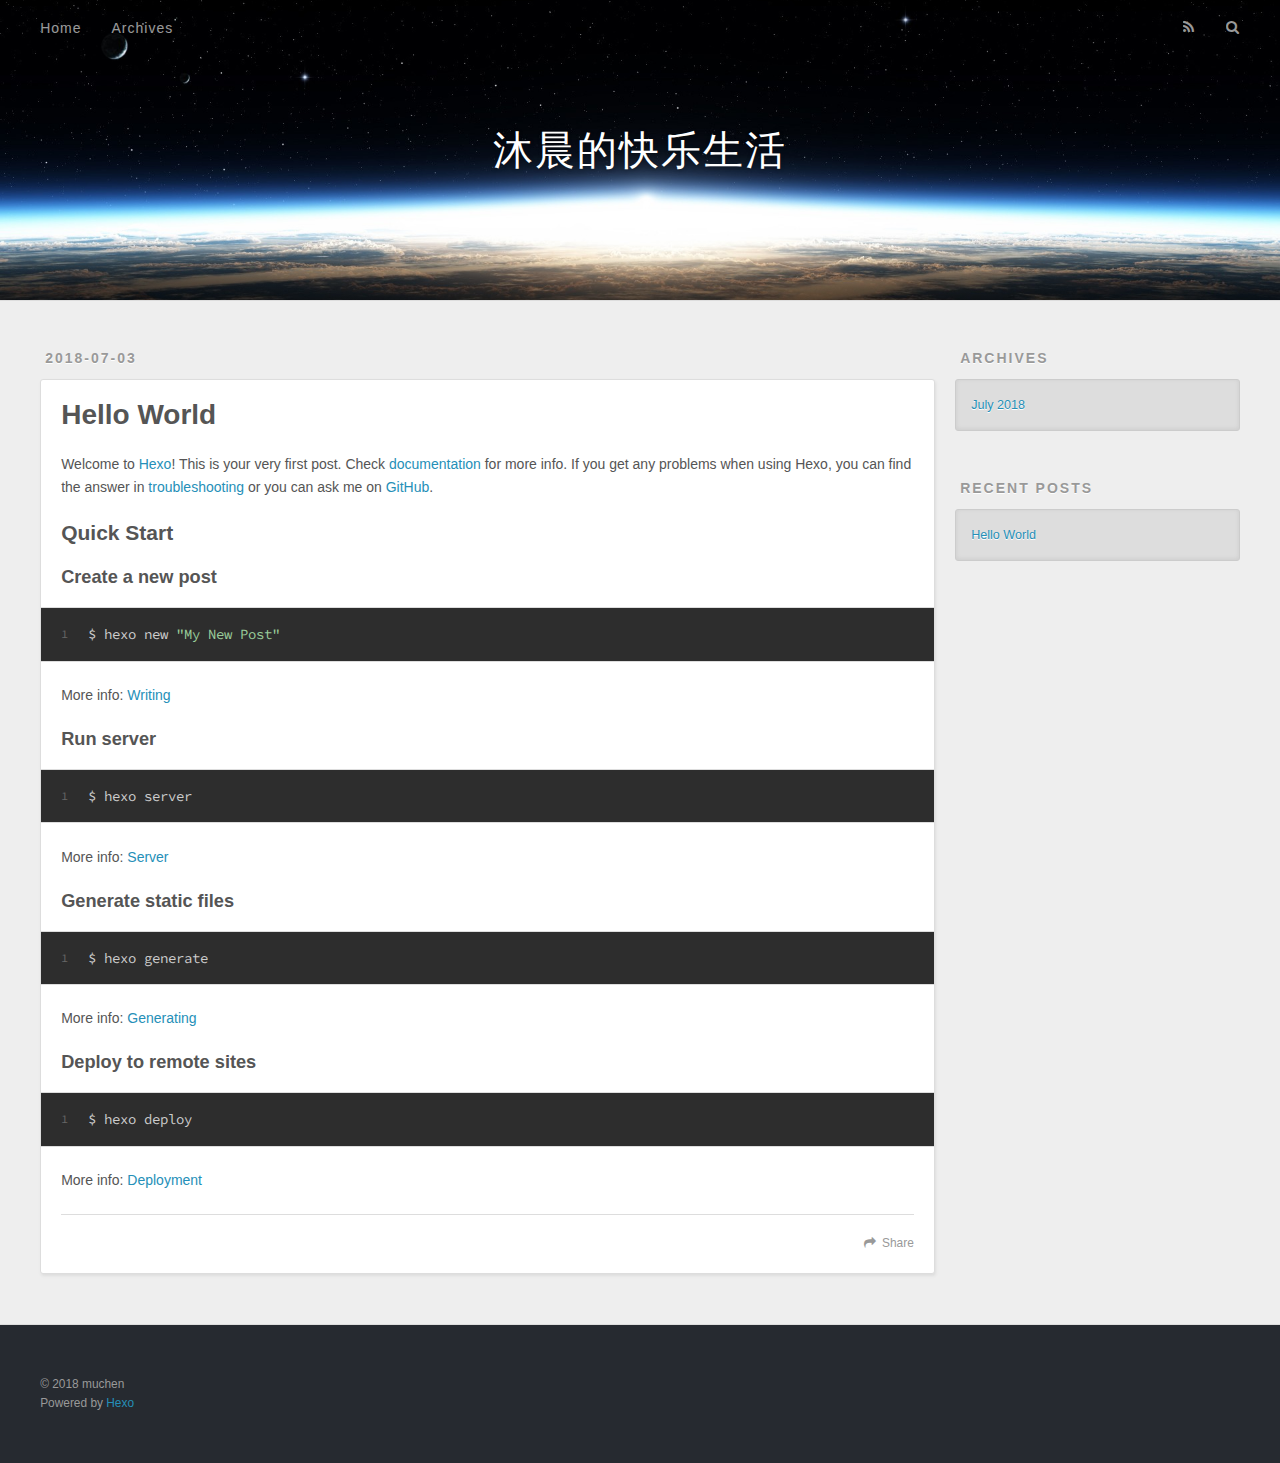
==== index.html @ ce57b8a3 "Site updated: 2018-07-03 10:39:55" ====
<!DOCTYPE html>
<html>
<head>
  <meta charset="utf-8">
  

  
  <title>沐晨的快乐生活</title>
  <meta name="viewport" content="width=device-width, initial-scale=1, maximum-scale=1">
  <meta property="og:type" content="website">
<meta property="og:title" content="沐晨的快乐生活">
<meta property="og:url" content="http://yoursite.com/index.html">
<meta property="og:site_name" content="沐晨的快乐生活">
<meta property="og:locale" content="zh-Hans">
<meta name="twitter:card" content="summary">
<meta name="twitter:title" content="沐晨的快乐生活">
  
    <link rel="alternate" href="/atom.xml" title="沐晨的快乐生活" type="application/atom+xml">
  
  
    <link rel="icon" href="/favicon.png">
  
  
    <link href="//fonts.googleapis.com/css?family=Source+Code+Pro" rel="stylesheet" type="text/css">
  
  <link rel="stylesheet" href="/css/style.css">
</head>

<body>
  <div id="container">
    <div id="wrap">
      <header id="header">
  <div id="banner"></div>
  <div id="header-outer" class="outer">
    <div id="header-title" class="inner">
      <h1 id="logo-wrap">
        <a href="/" id="logo">沐晨的快乐生活</a>
      </h1>
      
    </div>
    <div id="header-inner" class="inner">
      <nav id="main-nav">
        <a id="main-nav-toggle" class="nav-icon"></a>
        
          <a class="main-nav-link" href="/">Home</a>
        
          <a class="main-nav-link" href="/archives">Archives</a>
        
      </nav>
      <nav id="sub-nav">
        
          <a id="nav-rss-link" class="nav-icon" href="/atom.xml" title="RSS Feed"></a>
        
        <a id="nav-search-btn" class="nav-icon" title="Search"></a>
      </nav>
      <div id="search-form-wrap">
        <form action="//google.com/search" method="get" accept-charset="UTF-8" class="search-form"><input type="search" name="q" class="search-form-input" placeholder="Search"><button type="submit" class="search-form-submit">&#xF002;</button><input type="hidden" name="sitesearch" value="http://yoursite.com"></form>
      </div>
    </div>
  </div>
</header>
      <div class="outer">
        <section id="main">
  
    <article id="post-hello-world" class="article article-type-post" itemscope itemprop="blogPost">
  <div class="article-meta">
    <a href="/2018/07/03/hello-world/" class="article-date">
  <time datetime="2018-07-03T02:31:57.035Z" itemprop="datePublished">2018-07-03</time>
</a>
    
  </div>
  <div class="article-inner">
    
    
      <header class="article-header">
        
  
    <h1 itemprop="name">
      <a class="article-title" href="/2018/07/03/hello-world/">Hello World</a>
    </h1>
  

      </header>
    
    <div class="article-entry" itemprop="articleBody">
      
        <p>Welcome to <a href="https://hexo.io/" target="_blank" rel="noopener">Hexo</a>! This is your very first post. Check <a href="https://hexo.io/docs/" target="_blank" rel="noopener">documentation</a> for more info. If you get any problems when using Hexo, you can find the answer in <a href="https://hexo.io/docs/troubleshooting.html" target="_blank" rel="noopener">troubleshooting</a> or you can ask me on <a href="https://github.com/hexojs/hexo/issues" target="_blank" rel="noopener">GitHub</a>.</p>
<h2 id="Quick-Start"><a href="#Quick-Start" class="headerlink" title="Quick Start"></a>Quick Start</h2><h3 id="Create-a-new-post"><a href="#Create-a-new-post" class="headerlink" title="Create a new post"></a>Create a new post</h3><figure class="highlight bash"><table><tr><td class="gutter"><pre><span class="line">1</span><br></pre></td><td class="code"><pre><span class="line">$ hexo new <span class="string">"My New Post"</span></span><br></pre></td></tr></table></figure>
<p>More info: <a href="https://hexo.io/docs/writing.html" target="_blank" rel="noopener">Writing</a></p>
<h3 id="Run-server"><a href="#Run-server" class="headerlink" title="Run server"></a>Run server</h3><figure class="highlight bash"><table><tr><td class="gutter"><pre><span class="line">1</span><br></pre></td><td class="code"><pre><span class="line">$ hexo server</span><br></pre></td></tr></table></figure>
<p>More info: <a href="https://hexo.io/docs/server.html" target="_blank" rel="noopener">Server</a></p>
<h3 id="Generate-static-files"><a href="#Generate-static-files" class="headerlink" title="Generate static files"></a>Generate static files</h3><figure class="highlight bash"><table><tr><td class="gutter"><pre><span class="line">1</span><br></pre></td><td class="code"><pre><span class="line">$ hexo generate</span><br></pre></td></tr></table></figure>
<p>More info: <a href="https://hexo.io/docs/generating.html" target="_blank" rel="noopener">Generating</a></p>
<h3 id="Deploy-to-remote-sites"><a href="#Deploy-to-remote-sites" class="headerlink" title="Deploy to remote sites"></a>Deploy to remote sites</h3><figure class="highlight bash"><table><tr><td class="gutter"><pre><span class="line">1</span><br></pre></td><td class="code"><pre><span class="line">$ hexo deploy</span><br></pre></td></tr></table></figure>
<p>More info: <a href="https://hexo.io/docs/deployment.html" target="_blank" rel="noopener">Deployment</a></p>

      
    </div>
    <footer class="article-footer">
      <a data-url="http://yoursite.com/2018/07/03/hello-world/" data-id="cjj530i790000d8r9y3qse7y5" class="article-share-link">Share</a>
      
      
    </footer>
  </div>
  
</article>


  


</section>
        
          <aside id="sidebar">
  
    

  
    

  
    
  
    
  <div class="widget-wrap">
    <h3 class="widget-title">Archives</h3>
    <div class="widget">
      <ul class="archive-list"><li class="archive-list-item"><a class="archive-list-link" href="/archives/2018/07/">July 2018</a></li></ul>
    </div>
  </div>


  
    
  <div class="widget-wrap">
    <h3 class="widget-title">Recent Posts</h3>
    <div class="widget">
      <ul>
        
          <li>
            <a href="/2018/07/03/hello-world/">Hello World</a>
          </li>
        
      </ul>
    </div>
  </div>

  
</aside>
        
      </div>
      <footer id="footer">
  
  <div class="outer">
    <div id="footer-info" class="inner">
      &copy; 2018 muchen<br>
      Powered by <a href="http://hexo.io/" target="_blank">Hexo</a>
    </div>
  </div>
</footer>
    </div>
    <nav id="mobile-nav">
  
    <a href="/" class="mobile-nav-link">Home</a>
  
    <a href="/archives" class="mobile-nav-link">Archives</a>
  
</nav>
    

<script src="//ajax.googleapis.com/ajax/libs/jquery/2.0.3/jquery.min.js"></script>


  <link rel="stylesheet" href="/fancybox/jquery.fancybox.css">
  <script src="/fancybox/jquery.fancybox.pack.js"></script>


<script src="/js/script.js"></script>



  </div>
</body>
</html>
---- css/style.css ----
body {
  width: 100%;
}
body:before,
body:after {
  content: "";
  display: table;
}
body:after {
  clear: both;
}
html,
body,
div,
span,
applet,
object,
iframe,
h1,
h2,
h3,
h4,
h5,
h6,
p,
blockquote,
pre,
a,
abbr,
acronym,
address,
big,
cite,
code,
del,
dfn,
em,
img,
ins,
kbd,
q,
s,
samp,
small,
strike,
strong,
sub,
sup,
tt,
var,
dl,
dt,
dd,
ol,
ul,
li,
fieldset,
form,
label,
legend,
table,
caption,
tbody,
tfoot,
thead,
tr,
th,
td {
  margin: 0;
  padding: 0;
  border: 0;
  outline: 0;
  font-weight: inherit;
  font-style: inherit;
  font-family: inherit;
  font-size: 100%;
  vertical-align: baseline;
}
body {
  line-height: 1;
  color: #000;
  background: #fff;
}
ol,
ul {
  list-style: none;
}
table {
  border-collapse: separate;
  border-spacing: 0;
  vertical-align: middle;
}
caption,
th,
td {
  text-align: left;
  font-weight: normal;
  vertical-align: middle;
}
a img {
  border: none;
}
input,
button {
  margin: 0;
  padding: 0;
}
input::-moz-focus-inner,
button::-moz-focus-inner {
  border: 0;
  padding: 0;
}
@font-face {
  font-family: FontAwesome;
  font-style: normal;
  font-weight: normal;
  src: url("fonts/fontawesome-webfont.eot?v=#4.0.3");
  src: url("fonts/fontawesome-webfont.eot?#iefix&v=#4.0.3") format("embedded-opentype"), url("fonts/fontawesome-webfont.woff?v=#4.0.3") format("woff"), url("fonts/fontawesome-webfont.ttf?v=#4.0.3") format("truetype"), url("fonts/fontawesome-webfont.svg#fontawesomeregular?v=#4.0.3") format("svg");
}
html,
body,
#container {
  height: 100%;
}
body {
  background: #eee;
  font: 14px -apple-system, BlinkMacSystemFont, "Segoe UI", "Roboto", "Oxygen", "Ubuntu", "Cantarell", "Fira Sans", "Droid Sans", "Helvetica Neue", sans-serif;
  -webkit-text-size-adjust: 100%;
}
.outer {
  max-width: 1220px;
  margin: 0 auto;
  padding: 0 20px;
}
.outer:before,
.outer:after {
  content: "";
  display: table;
}
.outer:after {
  clear: both;
}
.inner {
  display: inline;
  float: left;
  width: 98.33333333333333%;
  margin: 0 0.833333333333333%;
}
.left,
.alignleft {
  float: left;
}
.right,
.alignright {
  float: right;
}
.clear {
  clear: both;
}
#container {
  position: relative;
}
.mobile-nav-on {
  overflow: hidden;
}
#wrap {
  height: 100%;
  width: 100%;
  position: absolute;
  top: 0;
  left: 0;
  -webkit-transition: 0.2s ease-out;
  -moz-transition: 0.2s ease-out;
  -ms-transition: 0.2s ease-out;
  transition: 0.2s ease-out;
  z-index: 1;
  background: #eee;
}
.mobile-nav-on #wrap {
  left: 280px;
}
@media screen and (min-width: 768px) {
  #main {
    display: inline;
    float: left;
    width: 73.33333333333333%;
    margin: 0 0.833333333333333%;
  }
}
.article-date,
.article-category-link,
.archive-year,
.widget-title {
  text-decoration: none;
  text-transform: uppercase;
  letter-spacing: 2px;
  color: #999;
  margin-bottom: 1em;
  margin-left: 5px;
  line-height: 1em;
  text-shadow: 0 1px #fff;
  font-weight: bold;
}
.article-inner,
.archive-article-inner {
  background: #fff;
  -webkit-box-shadow: 1px 2px 3px #ddd;
  box-shadow: 1px 2px 3px #ddd;
  border: 1px solid #ddd;
  border-radius: 3px;
}
.article-entry h1,
.widget h1 {
  font-size: 2em;
}
.article-entry h2,
.widget h2 {
  font-size: 1.5em;
}
.article-entry h3,
.widget h3 {
  font-size: 1.3em;
}
.article-entry h4,
.widget h4 {
  font-size: 1.2em;
}
.article-entry h5,
.widget h5 {
  font-size: 1em;
}
.article-entry h6,
.widget h6 {
  font-size: 1em;
  color: #999;
}
.article-entry hr,
.widget hr {
  border: 1px dashed #ddd;
}
.article-entry strong,
.widget strong {
  font-weight: bold;
}
.article-entry em,
.widget em,
.article-entry cite,
.widget cite {
  font-style: italic;
}
.article-entry sup,
.widget sup,
.article-entry sub,
.widget sub {
  font-size: 0.75em;
  line-height: 0;
  position: relative;
  vertical-align: baseline;
}
.article-entry sup,
.widget sup {
  top: -0.5em;
}
.article-entry sub,
.widget sub {
  bottom: -0.2em;
}
.article-entry small,
.widget small {
  font-size: 0.85em;
}
.article-entry acronym,
.widget acronym,
.article-entry abbr,
.widget abbr {
  border-bottom: 1px dotted;
}
.article-entry ul,
.widget ul,
.article-entry ol,
.widget ol,
.article-entry dl,
.widget dl {
  margin: 0 20px;
  line-height: 1.6em;
}
.article-entry ul ul,
.widget ul ul,
.article-entry ol ul,
.widget ol ul,
.article-entry ul ol,
.widget ul ol,
.article-entry ol ol,
.widget ol ol {
  margin-top: 0;
  margin-bottom: 0;
}
.article-entry ul,
.widget ul {
  list-style: disc;
}
.article-entry ol,
.widget ol {
  list-style: decimal;
}
.article-entry dt,
.widget dt {
  font-weight: bold;
}
#header {
  height: 300px;
  position: relative;
  border-bottom: 1px solid #ddd;
}
#header:before,
#header:after {
  content: "";
  position: absolute;
  left: 0;
  right: 0;
  height: 40px;
}
#header:before {
  top: 0;
  background: -webkit-linear-gradient(rgba(0,0,0,0.2), transparent);
  background: -moz-linear-gradient(rgba(0,0,0,0.2), transparent);
  background: -ms-linear-gradient(rgba(0,0,0,0.2), transparent);
  background: linear-gradient(rgba(0,0,0,0.2), transparent);
}
#header:after {
  bottom: 0;
  background: -webkit-linear-gradient(transparent, rgba(0,0,0,0.2));
  background: -moz-linear-gradient(transparent, rgba(0,0,0,0.2));
  background: -ms-linear-gradient(transparent, rgba(0,0,0,0.2));
  background: linear-gradient(transparent, rgba(0,0,0,0.2));
}
#header-outer {
  height: 100%;
  position: relative;
}
#header-inner {
  position: relative;
  overflow: hidden;
}
#banner {
  position: absolute;
  top: 0;
  left: 0;
  width: 100%;
  height: 100%;
  background: url("images/banner.jpg") center #000;
  -webkit-background-size: cover;
  -moz-background-size: cover;
  background-size: cover;
  z-index: -1;
}
#header-title {
  text-align: center;
  height: 40px;
  position: absolute;
  top: 50%;
  left: 0;
  margin-top: -20px;
}
#logo,
#subtitle {
  text-decoration: none;
  color: #fff;
  font-weight: 300;
  text-shadow: 0 1px 4px rgba(0,0,0,0.3);
}
#logo {
  font-size: 40px;
  line-height: 40px;
  letter-spacing: 2px;
}
#subtitle {
  font-size: 16px;
  line-height: 16px;
  letter-spacing: 1px;
}
#subtitle-wrap {
  margin-top: 16px;
}
#main-nav {
  float: left;
  margin-left: -15px;
}
.nav-icon,
.main-nav-link {
  float: left;
  color: #fff;
  opacity: 0.6;
  text-decoration: none;
  text-shadow: 0 1px rgba(0,0,0,0.2);
  -webkit-transition: opacity 0.2s;
  -moz-transition: opacity 0.2s;
  -ms-transition: opacity 0.2s;
  transition: opacity 0.2s;
  display: block;
  padding: 20px 15px;
}
.nav-icon:hover,
.main-nav-link:hover {
  opacity: 1;
}
.nav-icon {
  font-family: FontAwesome;
  text-align: center;
  font-size: 14px;
  width: 14px;
  height: 14px;
  padding: 20px 15px;
  position: relative;
  cursor: pointer;
}
.main-nav-link {
  font-weight: 300;
  letter-spacing: 1px;
}
@media screen and (max-width: 479px) {
  .main-nav-link {
    display: none;
  }
}
#main-nav-toggle {
  display: none;
}
#main-nav-toggle:before {
  content: "\f0c9";
}
@media screen and (max-width: 479px) {
  #main-nav-toggle {
    display: block;
  }
}
#sub-nav {
  float: right;
  margin-right: -15px;
}
#nav-rss-link:before {
  content: "\f09e";
}
#nav-search-btn:before {
  content: "\f002";
}
#search-form-wrap {
  position: absolute;
  top: 15px;
  width: 150px;
  height: 30px;
  right: -150px;
  opacity: 0;
  -webkit-transition: 0.2s ease-out;
  -moz-transition: 0.2s ease-out;
  -ms-transition: 0.2s ease-out;
  transition: 0.2s ease-out;
}
#search-form-wrap.on {
  opacity: 1;
  right: 0;
}
@media screen and (max-width: 479px) {
  #search-form-wrap {
    width: 100%;
    right: -100%;
  }
}
.search-form {
  position: absolute;
  top: 0;
  left: 0;
  right: 0;
  background: #fff;
  padding: 5px 15px;
  border-radius: 15px;
  -webkit-box-shadow: 0 0 10px rgba(0,0,0,0.3);
  box-shadow: 0 0 10px rgba(0,0,0,0.3);
}
.search-form-input {
  border: none;
  background: none;
  color: #555;
  width: 100%;
  font: 13px -apple-system, BlinkMacSystemFont, "Segoe UI", "Roboto", "Oxygen", "Ubuntu", "Cantarell", "Fira Sans", "Droid Sans", "Helvetica Neue", sans-serif;
  outline: none;
}
.search-form-input::-webkit-search-results-decoration,
.search-form-input::-webkit-search-cancel-button {
  -webkit-appearance: none;
}
.search-form-submit {
  position: absolute;
  top: 50%;
  right: 10px;
  margin-top: -7px;
  font: 13px FontAwesome;
  border: none;
  background: none;
  color: #bbb;
  cursor: pointer;
}
.search-form-submit:hover,
.search-form-submit:focus {
  color: #777;
}
.article {
  margin: 50px 0;
}
.article-inner {
  overflow: hidden;
}
.article-meta:before,
.article-meta:after {
  content: "";
  display: table;
}
.article-meta:after {
  clear: both;
}
.article-date {
  float: left;
}
.article-category {
  float: left;
  line-height: 1em;
  color: #ccc;
  text-shadow: 0 1px #fff;
  margin-left: 8px;
}
.article-category:before {
  content: "\2022";
}
.article-category-link {
  margin: 0 12px 1em;
}
.article-header {
  padding: 20px 20px 0;
}
.article-title {
  text-decoration: none;
  font-size: 2em;
  font-weight: bold;
  color: #555;
  line-height: 1.1em;
  -webkit-transition: color 0.2s;
  -moz-transition: color 0.2s;
  -ms-transition: color 0.2s;
  transition: color 0.2s;
}
a.article-title:hover {
  color: #258fb8;
}
.article-entry {
  color: #555;
  padding: 0 20px;
}
.article-entry:before,
.article-entry:after {
  content: "";
  display: table;
}
.article-entry:after {
  clear: both;
}
.article-entry p,
.article-entry table {
  line-height: 1.6em;
  margin: 1.6em 0;
}
.article-entry h1,
.article-entry h2,
.article-entry h3,
.article-entry h4,
.article-entry h5,
.article-entry h6 {
  font-weight: bold;
}
.article-entry h1,
.article-entry h2,
.article-entry h3,
.article-entry h4,
.article-entry h5,
.article-entry h6 {
  line-height: 1.1em;
  margin: 1.1em 0;
}
.article-entry a {
  color: #258fb8;
  text-decoration: none;
}
.article-entry a:hover {
  text-decoration: underline;
}
.article-entry ul,
.article-entry ol,
.article-entry dl {
  margin-top: 1.6em;
  margin-bottom: 1.6em;
}
.article-entry img,
.article-entry video {
  max-width: 100%;
  height: auto;
  display: block;
  margin: auto;
}
.article-entry iframe {
  border: none;
}
.article-entry table {
  width: 100%;
  border-collapse: collapse;
  border-spacing: 0;
}
.article-entry th {
  font-weight: bold;
  border-bottom: 3px solid #ddd;
  padding-bottom: 0.5em;
}
.article-entry td {
  border-bottom: 1px solid #ddd;
  padding: 10px 0;
}
.article-entry blockquote {
  font-family: Georgia, "Times New Roman", serif;
  font-size: 1.4em;
  margin: 1.6em 20px;
  text-align: center;
}
.article-entry blockquote footer {
  font-size: 14px;
  margin: 1.6em 0;
  font-family: -apple-system, BlinkMacSystemFont, "Segoe UI", "Roboto", "Oxygen", "Ubuntu", "Cantarell", "Fira Sans", "Droid Sans", "Helvetica Neue", sans-serif;
}
.article-entry blockquote footer cite:before {
  content: "—";
  padding: 0 0.5em;
}
.article-entry .pullquote {
  text-align: left;
  width: 45%;
  margin: 0;
}
.article-entry .pullquote.left {
  margin-left: 0.5em;
  margin-right: 1em;
}
.article-entry .pullquote.right {
  margin-right: 0.5em;
  margin-left: 1em;
}
.article-entry .caption {
  color: #999;
  display: block;
  font-size: 0.9em;
  margin-top: 0.5em;
  position: relative;
  text-align: center;
}
.article-entry .video-container {
  position: relative;
  padding-top: 56.25%;
  height: 0;
  overflow: hidden;
}
.article-entry .video-container iframe,
.article-entry .video-container object,
.article-entry .video-container embed {
  position: absolute;
  top: 0;
  left: 0;
  width: 100%;
  height: 100%;
  margin-top: 0;
}
.article-more-link a {
  display: inline-block;
  line-height: 1em;
  padding: 6px 15px;
  border-radius: 15px;
  background: #eee;
  color: #999;
  text-shadow: 0 1px #fff;
  text-decoration: none;
}
.article-more-link a:hover {
  background: #258fb8;
  color: #fff;
  text-decoration: none;
  text-shadow: 0 1px #1e7293;
}
.article-footer {
  font-size: 0.85em;
  line-height: 1.6em;
  border-top: 1px solid #ddd;
  padding-top: 1.6em;
  margin: 0 20px 20px;
}
.article-footer:before,
.article-footer:after {
  content: "";
  display: table;
}
.article-footer:after {
  clear: both;
}
.article-footer a {
  color: #999;
  text-decoration: none;
}
.article-footer a:hover {
  color: #555;
}
.article-tag-list-item {
  float: left;
  margin-right: 10px;
}
.article-tag-list-link:before {
  content: "#";
}
.article-comment-link {
  float: right;
}
.article-comment-link:before {
  content: "\f075";
  font-family: FontAwesome;
  padding-right: 8px;
}
.article-share-link {
  cursor: pointer;
  float: right;
  margin-left: 20px;
}
.article-share-link:before {
  content: "\f064";
  font-family: FontAwesome;
  padding-right: 6px;
}
#article-nav {
  position: relative;
}
#article-nav:before,
#article-nav:after {
  content: "";
  display: table;
}
#article-nav:after {
  clear: both;
}
@media screen and (min-width: 768px) {
  #article-nav {
    margin: 50px 0;
  }
  #article-nav:before {
    width: 8px;
    height: 8px;
    position: absolute;
    top: 50%;
    left: 50%;
    margin-top: -4px;
    margin-left: -4px;
    content: "";
    border-radius: 50%;
    background: #ddd;
    -webkit-box-shadow: 0 1px 2px #fff;
    box-shadow: 0 1px 2px #fff;
  }
}
.article-nav-link-wrap {
  text-decoration: none;
  text-shadow: 0 1px #fff;
  color: #999;
  -webkit-box-sizing: border-box;
  -moz-box-sizing: border-box;
  box-sizing: border-box;
  margin-top: 50px;
  text-align: center;
  display: block;
}
.article-nav-link-wrap:hover {
  color: #555;
}
@media screen and (min-width: 768px) {
  .article-nav-link-wrap {
    width: 50%;
    margin-top: 0;
  }
}
@media screen and (min-width: 768px) {
  #article-nav-newer {
    float: left;
    text-align: right;
    padding-right: 20px;
  }
}
@media screen and (min-width: 768px) {
  #article-nav-older {
    float: right;
    text-align: left;
    padding-left: 20px;
  }
}
.article-nav-caption {
  text-transform: uppercase;
  letter-spacing: 2px;
  color: #ddd;
  line-height: 1em;
  font-weight: bold;
}
#article-nav-newer .article-nav-caption {
  margin-right: -2px;
}
.article-nav-title {
  font-size: 0.85em;
  line-height: 1.6em;
  margin-top: 0.5em;
}
.article-share-box {
  position: absolute;
  display: none;
  background: #fff;
  -webkit-box-shadow: 1px 2px 10px rgba(0,0,0,0.2);
  box-shadow: 1px 2px 10px rgba(0,0,0,0.2);
  border-radius: 3px;
  margin-left: -145px;
  overflow: hidden;
  z-index: 1;
}
.article-share-box.on {
  display: block;
}
.article-share-input {
  width: 100%;
  background: none;
  -webkit-box-sizing: border-box;
  -moz-box-sizing: border-box;
  box-sizing: border-box;
  font: 14px -apple-system, BlinkMacSystemFont, "Segoe UI", "Roboto", "Oxygen", "Ubuntu", "Cantarell", "Fira Sans", "Droid Sans", "Helvetica Neue", sans-serif;
  padding: 0 15px;
  color: #555;
  outline: none;
  border: 1px solid #ddd;
  border-radius: 3px 3px 0 0;
  height: 36px;
  line-height: 36px;
}
.article-share-links {
  background: #eee;
}
.article-share-links:before,
.article-share-links:after {
  content: "";
  display: table;
}
.article-share-links:after {
  clear: both;
}
.article-share-twitter,
.article-share-facebook,
.article-share-pinterest,
.article-share-google {
  width: 50px;
  height: 36px;
  display: block;
  float: left;
  position: relative;
  color: #999;
  text-shadow: 0 1px #fff;
}
.article-share-twitter:before,
.article-share-facebook:before,
.article-share-pinterest:before,
.article-share-google:before {
  font-size: 20px;
  font-family: FontAwesome;
  width: 20px;
  height: 20px;
  position: absolute;
  top: 50%;
  left: 50%;
  margin-top: -10px;
  margin-left: -10px;
  text-align: center;
}
.article-share-twitter:hover,
.article-share-facebook:hover,
.article-share-pinterest:hover,
.article-share-google:hover {
  color: #fff;
}
.article-share-twitter:before {
  content: "\f099";
}
.article-share-twitter:hover {
  background: #00aced;
  text-shadow: 0 1px #008abe;
}
.article-share-facebook:before {
  content: "\f09a";
}
.article-share-facebook:hover {
  background: #3b5998;
  text-shadow: 0 1px #2f477a;
}
.article-share-pinterest:before {
  content: "\f0d2";
}
.article-share-pinterest:hover {
  background: #cb2027;
  text-shadow: 0 1px #a21a1f;
}
.article-share-google:before {
  content: "\f0d5";
}
.article-share-google:hover {
  background: #dd4b39;
  text-shadow: 0 1px #be3221;
}
.article-gallery {
  background: #000;
  position: relative;
}
.article-gallery-photos {
  position: relative;
  overflow: hidden;
}
.article-gallery-img {
  display: none;
  max-width: 100%;
}
.article-gallery-img:first-child {
  display: block;
}
.article-gallery-img.loaded {
  position: absolute;
  display: block;
}
.article-gallery-img img {
  display: block;
  max-width: 100%;
  margin: 0 auto;
}
#comments {
  background: #fff;
  -webkit-box-shadow: 1px 2px 3px #ddd;
  box-shadow: 1px 2px 3px #ddd;
  padding: 20px;
  border: 1px solid #ddd;
  border-radius: 3px;
  margin: 50px 0;
}
#comments a {
  color: #258fb8;
}
.archives-wrap {
  margin: 50px 0;
}
.archives:before,
.archives:after {
  content: "";
  display: table;
}
.archives:after {
  clear: both;
}
.archive-year-wrap {
  margin-bottom: 1em;
}
.archives {
  -webkit-column-gap: 10px;
  -moz-column-gap: 10px;
  column-gap: 10px;
}
@media screen and (min-width: 480px) and (max-width: 767px) {
  .archives {
    -webkit-column-count: 2;
    -moz-column-count: 2;
    column-count: 2;
  }
}
@media screen and (min-width: 768px) {
  .archives {
    -webkit-column-count: 3;
    -moz-column-count: 3;
    column-count: 3;
  }
}
.archive-article {
  -webkit-column-break-inside: avoid;
  page-break-inside: avoid;
  overflow: hidden;
  break-inside: avoid-column;
}
.archive-article-inner {
  padding: 10px;
  margin-bottom: 15px;
}
.archive-article-title {
  text-decoration: none;
  font-weight: bold;
  color: #555;
  -webkit-transition: color 0.2s;
  -moz-transition: color 0.2s;
  -ms-transition: color 0.2s;
  transition: color 0.2s;
  line-height: 1.6em;
}
.archive-article-title:hover {
  color: #258fb8;
}
.archive-article-footer {
  margin-top: 1em;
}
.archive-article-date {
  color: #999;
  text-decoration: none;
  font-size: 0.85em;
  line-height: 1em;
  margin-bottom: 0.5em;
  display: block;
}
#page-nav {
  margin: 50px auto;
  background: #fff;
  -webkit-box-shadow: 1px 2px 3px #ddd;
  box-shadow: 1px 2px 3px #ddd;
  border: 1px solid #ddd;
  border-radius: 3px;
  text-align: center;
  color: #999;
  overflow: hidden;
}
#page-nav:before,
#page-nav:after {
  content: "";
  display: table;
}
#page-nav:after {
  clear: both;
}
#page-nav a,
#page-nav span {
  padding: 10px 20px;
  line-height: 1;
  height: 2ex;
}
#page-nav a {
  color: #999;
  text-decoration: none;
}
#page-nav a:hover {
  background: #999;
  color: #fff;
}
#page-nav .prev {
  float: left;
}
#page-nav .next {
  float: right;
}
#page-nav .page-number {
  display: inline-block;
}
@media screen and (max-width: 479px) {
  #page-nav .page-number {
    display: none;
  }
}
#page-nav .current {
  color: #555;
  font-weight: bold;
}
#page-nav .space {
  color: #ddd;
}
#footer {
  background: #262a30;
  padding: 50px 0;
  border-top: 1px solid #ddd;
  color: #999;
}
#footer a {
  color: #258fb8;
  text-decoration: none;
}
#footer a:hover {
  text-decoration: underline;
}
#footer-info {
  line-height: 1.6em;
  font-size: 0.85em;
}
.article-entry pre,
.article-entry .highlight {
  background: #2d2d2d;
  margin: 0 -20px;
  padding: 15px 20px;
  border-style: solid;
  border-color: #ddd;
  border-width: 1px 0;
  overflow: auto;
  color: #ccc;
  line-height: 22.400000000000002px;
}
.article-entry .highlight .gutter pre,
.article-entry .gist .gist-file .gist-data .line-numbers {
  color: #666;
  font-size: 0.85em;
}
.article-entry pre,
.article-entry code {
  font-family: "Source Code Pro", Consolas, Monaco, Menlo, Consolas, monospace;
}
.article-entry code {
  background: #eee;
  text-shadow: 0 1px #fff;
  padding: 0 0.3em;
}
.article-entry pre code {
  background: none;
  text-shadow: none;
  padding: 0;
}
.article-entry .highlight pre {
  border: none;
  margin: 0;
  padding: 0;
}
.article-entry .highlight table {
  margin: 0;
  width: auto;
}
.article-entry .highlight td {
  border: none;
  padding: 0;
}
.article-entry .highlight figcaption {
  font-size: 0.85em;
  color: #999;
  line-height: 1em;
  margin-bottom: 1em;
}
.article-entry .highlight figcaption:before,
.article-entry .highlight figcaption:after {
  content: "";
  display: table;
}
.article-entry .highlight figcaption:after {
  clear: both;
}
.article-entry .highlight figcaption a {
  float: right;
}
.article-entry .highlight .gutter pre {
  text-align: right;
  padding-right: 20px;
}
.article-entry .highlight .line {
  height: 22.400000000000002px;
}
.article-entry .highlight .line.marked {
  background: #515151;
}
.article-entry .gist {
  margin: 0 -20px;
  border-style: solid;
  border-color: #ddd;
  border-width: 1px 0;
  background: #2d2d2d;
  padding: 15px 20px 15px 0;
}
.article-entry .gist .gist-file {
  border: none;
  font-family: "Source Code Pro", Consolas, Monaco, Menlo, Consolas, monospace;
  margin: 0;
}
.article-entry .gist .gist-file .gist-data {
  background: none;
  border: none;
}
.article-entry .gist .gist-file .gist-data .line-numbers {
  background: none;
  border: none;
  padding: 0 20px 0 0;
}
.article-entry .gist .gist-file .gist-data .line-data {
  padding: 0 !important;
}
.article-entry .gist .gist-file .highlight {
  margin: 0;
  padding: 0;
  border: none;
}
.article-entry .gist .gist-file .gist-meta {
  background: #2d2d2d;
  color: #999;
  font: 0.85em -apple-system, BlinkMacSystemFont, "Segoe UI", "Roboto", "Oxygen", "Ubuntu", "Cantarell", "Fira Sans", "Droid Sans", "Helvetica Neue", sans-serif;
  text-shadow: 0 0;
  padding: 0;
  margin-top: 1em;
  margin-left: 20px;
}
.article-entry .gist .gist-file .gist-meta a {
  color: #258fb8;
  font-weight: normal;
}
.article-entry .gist .gist-file .gist-meta a:hover {
  text-decoration: underline;
}
pre .comment,
pre .title {
  color: #999;
}
pre .variable,
pre .attribute,
pre .tag,
pre .regexp,
pre .ruby .constant,
pre .xml .tag .title,
pre .xml .pi,
pre .xml .doctype,
pre .html .doctype,
pre .css .id,
pre .css .class,
pre .css .pseudo {
  color: #f2777a;
}
pre .number,
pre .preprocessor,
pre .built_in,
pre .literal,
pre .params,
pre .constant {
  color: #f99157;
}
pre .class,
pre .ruby .class .title,
pre .css .rules .attribute {
  color: #9c9;
}
pre .string,
pre .value,
pre .inheritance,
pre .header,
pre .ruby .symbol,
pre .xml .cdata {
  color: #9c9;
}
pre .css .hexcolor {
  color: #6cc;
}
pre .function,
pre .python .decorator,
pre .python .title,
pre .ruby .function .title,
pre .ruby .title .keyword,
pre .perl .sub,
pre .javascript .title,
pre .coffeescript .title {
  color: #69c;
}
pre .keyword,
pre .javascript .function {
  color: #c9c;
}
@media screen and (max-width: 479px) {
  #mobile-nav {
    position: absolute;
    top: 0;
    left: 0;
    width: 280px;
    height: 100%;
    background: #191919;
    border-right: 1px solid #fff;
  }
}
@media screen and (max-width: 479px) {
  .mobile-nav-link {
    display: block;
    color: #999;
    text-decoration: none;
    padding: 15px 20px;
    font-weight: bold;
  }
  .mobile-nav-link:hover {
    color: #fff;
  }
}
@media screen and (min-width: 768px) {
  #sidebar {
    display: inline;
    float: left;
    width: 23.333333333333332%;
    margin: 0 0.833333333333333%;
  }
}
.widget-wrap {
  margin: 50px 0;
}
.widget {
  color: #777;
  text-shadow: 0 1px #fff;
  background: #ddd;
  -webkit-box-shadow: 0 -1px 4px #ccc inset;
  box-shadow: 0 -1px 4px #ccc inset;
  border: 1px solid #ccc;
  padding: 15px;
  border-radius: 3px;
}
.widget a {
  color: #258fb8;
  text-decoration: none;
}
.widget a:hover {
  text-decoration: underline;
}
.widget ul ul,
.widget ol ul,
.widget dl ul,
.widget ul ol,
.widget ol ol,
.widget dl ol,
.widget ul dl,
.widget ol dl,
.widget dl dl {
  margin-left: 15px;
  list-style: disc;
}
.widget {
  line-height: 1.6em;
  word-wrap: break-word;
  font-size: 0.9em;
}
.widget ul,
.widget ol {
  list-style: none;
  margin: 0;
}
.widget ul ul,
.widget ol ul,
.widget ul ol,
.widget ol ol {
  margin: 0 20px;
}
.widget ul ul,
.widget ol ul {
  list-style: disc;
}
.widget ul ol,
.widget ol ol {
  list-style: decimal;
}
.category-list-count,
.tag-list-count,
.archive-list-count {
  padding-left: 5px;
  color: #999;
  font-size: 0.85em;
}
.category-list-count:before,
.tag-list-count:before,
.archive-list-count:before {
  content: "(";
}
.category-list-count:after,
.tag-list-count:after,
.archive-list-count:after {
  content: ")";
}
.tagcloud a {
  margin-right: 5px;
  display: inline-block;
}
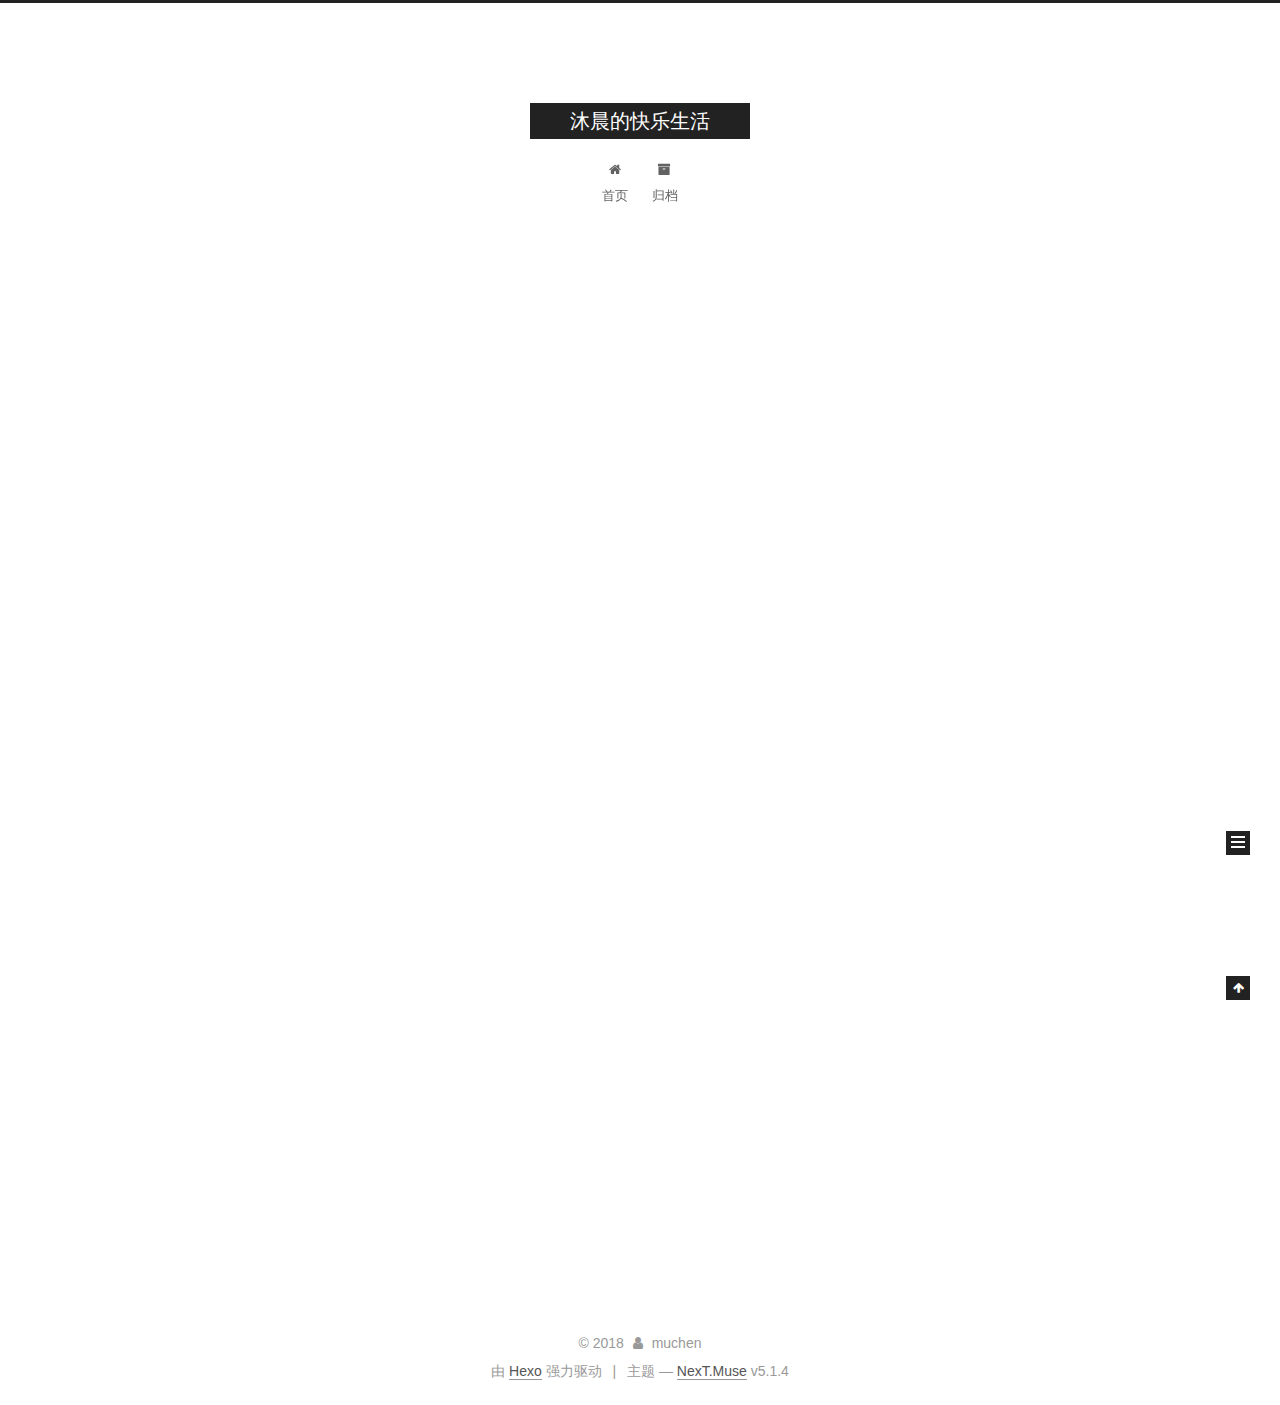
==== commit 9a5188d9: "Site updated: 2018-07-03 10:40:19" ====
--- a/index.html
+++ b/index.html
@@ -1,90 +1,306 @@
 <!DOCTYPE html>
-<html>
+
+
+
+  
+
+
+<html class="theme-next muse use-motion" lang="zh-Hans">
 <head>
-  <meta charset="utf-8">
-  
-
-  
-  <title>沐晨的快乐生活</title>
-  <meta name="viewport" content="width=device-width, initial-scale=1, maximum-scale=1">
-  <meta property="og:type" content="website">
+  <meta charset="UTF-8"/>
+<meta http-equiv="X-UA-Compatible" content="IE=edge" />
+<meta name="viewport" content="width=device-width, initial-scale=1, maximum-scale=1"/>
+<meta name="theme-color" content="#222">
+
+
+
+
+
+
+
+
+
+<meta http-equiv="Cache-Control" content="no-transform" />
+<meta http-equiv="Cache-Control" content="no-siteapp" />
+
+
+
+
+
+
+
+
+
+
+
+
+
+
+
+
+  
+  
+  <link href="/lib/fancybox/source/jquery.fancybox.css?v=2.1.5" rel="stylesheet" type="text/css" />
+
+
+
+
+
+
+
+<link href="/lib/font-awesome/css/font-awesome.min.css?v=4.6.2" rel="stylesheet" type="text/css" />
+
+<link href="/css/main.css?v=5.1.4" rel="stylesheet" type="text/css" />
+
+
+  <link rel="apple-touch-icon" sizes="180x180" href="/images/apple-touch-icon-next.png?v=5.1.4">
+
+
+  <link rel="icon" type="image/png" sizes="32x32" href="/images/favicon-32x32-next.png?v=5.1.4">
+
+
+  <link rel="icon" type="image/png" sizes="16x16" href="/images/favicon-16x16-next.png?v=5.1.4">
+
+
+  <link rel="mask-icon" href="/images/logo.svg?v=5.1.4" color="#222">
+
+
+
+
+
+  <meta name="keywords" content="Hexo, NexT" />
+
+
+
+
+
+
+
+
+
+
+<meta property="og:type" content="website">
 <meta property="og:title" content="沐晨的快乐生活">
 <meta property="og:url" content="http://yoursite.com/index.html">
 <meta property="og:site_name" content="沐晨的快乐生活">
 <meta property="og:locale" content="zh-Hans">
 <meta name="twitter:card" content="summary">
 <meta name="twitter:title" content="沐晨的快乐生活">
-  
-    <link rel="alternate" href="/atom.xml" title="沐晨的快乐生活" type="application/atom+xml">
-  
-  
-    <link rel="icon" href="/favicon.png">
-  
-  
-    <link href="//fonts.googleapis.com/css?family=Source+Code+Pro" rel="stylesheet" type="text/css">
-  
-  <link rel="stylesheet" href="/css/style.css">
+
+
+
+<script type="text/javascript" id="hexo.configurations">
+  var NexT = window.NexT || {};
+  var CONFIG = {
+    root: '/',
+    scheme: 'Muse',
+    version: '5.1.4',
+    sidebar: {"position":"left","display":"post","offset":12,"b2t":false,"scrollpercent":false,"onmobile":false},
+    fancybox: true,
+    tabs: true,
+    motion: {"enable":true,"async":false,"transition":{"post_block":"fadeIn","post_header":"slideDownIn","post_body":"slideDownIn","coll_header":"slideLeftIn","sidebar":"slideUpIn"}},
+    duoshuo: {
+      userId: '0',
+      author: '博主'
+    },
+    algolia: {
+      applicationID: '',
+      apiKey: '',
+      indexName: '',
+      hits: {"per_page":10},
+      labels: {"input_placeholder":"Search for Posts","hits_empty":"We didn't find any results for the search: ${query}","hits_stats":"${hits} results found in ${time} ms"}
+    }
+  };
+</script>
+
+
+
+  <link rel="canonical" href="http://yoursite.com/"/>
+
+
+
+
+
+  <title>沐晨的快乐生活</title>
+  
+
+
+
+
+
+
+
+
 </head>
 
-<body>
-  <div id="container">
-    <div id="wrap">
-      <header id="header">
-  <div id="banner"></div>
-  <div id="header-outer" class="outer">
-    <div id="header-title" class="inner">
-      <h1 id="logo-wrap">
-        <a href="/" id="logo">沐晨的快乐生活</a>
-      </h1>
-      
+<body itemscope itemtype="http://schema.org/WebPage" lang="zh-Hans">
+
+  
+  
+    
+  
+
+  <div class="container sidebar-position-left 
+  page-home">
+    <div class="headband"></div>
+
+    <header id="header" class="header" itemscope itemtype="http://schema.org/WPHeader">
+      <div class="header-inner"><div class="site-brand-wrapper">
+  <div class="site-meta ">
+    
+
+    <div class="custom-logo-site-title">
+      <a href="/"  class="brand" rel="start">
+        <span class="logo-line-before"><i></i></span>
+        <span class="site-title">沐晨的快乐生活</span>
+        <span class="logo-line-after"><i></i></span>
+      </a>
     </div>
-    <div id="header-inner" class="inner">
-      <nav id="main-nav">
-        <a id="main-nav-toggle" class="nav-icon"></a>
-        
-          <a class="main-nav-link" href="/">Home</a>
-        
-          <a class="main-nav-link" href="/archives">Archives</a>
-        
-      </nav>
-      <nav id="sub-nav">
-        
-          <a id="nav-rss-link" class="nav-icon" href="/atom.xml" title="RSS Feed"></a>
-        
-        <a id="nav-search-btn" class="nav-icon" title="Search"></a>
-      </nav>
-      <div id="search-form-wrap">
-        <form action="//google.com/search" method="get" accept-charset="UTF-8" class="search-form"><input type="search" name="q" class="search-form-input" placeholder="Search"><button type="submit" class="search-form-submit">&#xF002;</button><input type="hidden" name="sitesearch" value="http://yoursite.com"></form>
-      </div>
-    </div>
+      
+        <p class="site-subtitle"></p>
+      
   </div>
-</header>
-      <div class="outer">
-        <section id="main">
-  
-    <article id="post-hello-world" class="article article-type-post" itemscope itemprop="blogPost">
-  <div class="article-meta">
-    <a href="/2018/07/03/hello-world/" class="article-date">
-  <time datetime="2018-07-03T02:31:57.035Z" itemprop="datePublished">2018-07-03</time>
-</a>
-    
+
+  <div class="site-nav-toggle">
+    <button>
+      <span class="btn-bar"></span>
+      <span class="btn-bar"></span>
+      <span class="btn-bar"></span>
+    </button>
   </div>
-  <div class="article-inner">
-    
-    
-      <header class="article-header">
-        
-  
-    <h1 itemprop="name">
-      <a class="article-title" href="/2018/07/03/hello-world/">Hello World</a>
-    </h1>
-  
-
+</div>
+
+<nav class="site-nav">
+  
+
+  
+    <ul id="menu" class="menu">
+      
+        
+        <li class="menu-item menu-item-home">
+          <a href="/" rel="section">
+            
+              <i class="menu-item-icon fa fa-fw fa-home"></i> <br />
+            
+            首页
+          </a>
+        </li>
+      
+        
+        <li class="menu-item menu-item-archives">
+          <a href="/archives/" rel="section">
+            
+              <i class="menu-item-icon fa fa-fw fa-archive"></i> <br />
+            
+            归档
+          </a>
+        </li>
+      
+
+      
+    </ul>
+  
+
+  
+</nav>
+
+
+
+ </div>
+    </header>
+
+    <main id="main" class="main">
+      <div class="main-inner">
+        <div class="content-wrap">
+          <div id="content" class="content">
+            
+  <section id="posts" class="posts-expand">
+    
+      
+
+  
+
+  
+  
+  
+
+  <article class="post post-type-normal" itemscope itemtype="http://schema.org/Article">
+  
+  
+  
+  <div class="post-block">
+    <link itemprop="mainEntityOfPage" href="http://yoursite.com/2018/07/03/hello-world/">
+
+    <span hidden itemprop="author" itemscope itemtype="http://schema.org/Person">
+      <meta itemprop="name" content="muchen">
+      <meta itemprop="description" content="">
+      <meta itemprop="image" content="/images/avatar.gif">
+    </span>
+
+    <span hidden itemprop="publisher" itemscope itemtype="http://schema.org/Organization">
+      <meta itemprop="name" content="沐晨的快乐生活">
+    </span>
+
+    
+      <header class="post-header">
+
+        
+        
+          <h1 class="post-title" itemprop="name headline">
+                
+                <a class="post-title-link" href="/2018/07/03/hello-world/" itemprop="url">Hello World</a></h1>
+        
+
+        <div class="post-meta">
+          <span class="post-time">
+            
+              <span class="post-meta-item-icon">
+                <i class="fa fa-calendar-o"></i>
+              </span>
+              
+                <span class="post-meta-item-text">发表于</span>
+              
+              <time title="创建于" itemprop="dateCreated datePublished" datetime="2018-07-03T10:31:57+08:00">
+                2018-07-03
+              </time>
+            
+
+            
+
+            
+          </span>
+
+          
+
+          
+            
+          
+
+          
+          
+
+          
+
+          
+
+          
+
+        </div>
       </header>
     
-    <div class="article-entry" itemprop="articleBody">
-      
-        <p>Welcome to <a href="https://hexo.io/" target="_blank" rel="noopener">Hexo</a>! This is your very first post. Check <a href="https://hexo.io/docs/" target="_blank" rel="noopener">documentation</a> for more info. If you get any problems when using Hexo, you can find the answer in <a href="https://hexo.io/docs/troubleshooting.html" target="_blank" rel="noopener">troubleshooting</a> or you can ask me on <a href="https://github.com/hexojs/hexo/issues" target="_blank" rel="noopener">GitHub</a>.</p>
+
+    
+    
+    
+    <div class="post-body" itemprop="articleBody">
+
+      
+      
+
+      
+        
+          
+            <p>Welcome to <a href="https://hexo.io/" target="_blank" rel="noopener">Hexo</a>! This is your very first post. Check <a href="https://hexo.io/docs/" target="_blank" rel="noopener">documentation</a> for more info. If you get any problems when using Hexo, you can find the answer in <a href="https://hexo.io/docs/troubleshooting.html" target="_blank" rel="noopener">troubleshooting</a> or you can ask me on <a href="https://github.com/hexojs/hexo/issues" target="_blank" rel="noopener">GitHub</a>.</p>
 <h2 id="Quick-Start"><a href="#Quick-Start" class="headerlink" title="Quick Start"></a>Quick Start</h2><h3 id="Create-a-new-post"><a href="#Create-a-new-post" class="headerlink" title="Create a new post"></a>Create a new post</h3><figure class="highlight bash"><table><tr><td class="gutter"><pre><span class="line">1</span><br></pre></td><td class="code"><pre><span class="line">$ hexo new <span class="string">"My New Post"</span></span><br></pre></td></tr></table></figure>
 <p>More info: <a href="https://hexo.io/docs/writing.html" target="_blank" rel="noopener">Writing</a></p>
 <h3 id="Run-server"><a href="#Run-server" class="headerlink" title="Run server"></a>Run server</h3><figure class="highlight bash"><table><tr><td class="gutter"><pre><span class="line">1</span><br></pre></td><td class="code"><pre><span class="line">$ hexo server</span><br></pre></td></tr></table></figure>
@@ -94,91 +310,307 @@
 <h3 id="Deploy-to-remote-sites"><a href="#Deploy-to-remote-sites" class="headerlink" title="Deploy to remote sites"></a>Deploy to remote sites</h3><figure class="highlight bash"><table><tr><td class="gutter"><pre><span class="line">1</span><br></pre></td><td class="code"><pre><span class="line">$ hexo deploy</span><br></pre></td></tr></table></figure>
 <p>More info: <a href="https://hexo.io/docs/deployment.html" target="_blank" rel="noopener">Deployment</a></p>
 
+          
+        
       
     </div>
-    <footer class="article-footer">
-      <a data-url="http://yoursite.com/2018/07/03/hello-world/" data-id="cjj530i790000d8r9y3qse7y5" class="article-share-link">Share</a>
-      
+    
+    
+    
+
+    
+
+    
+
+    
+
+    <footer class="post-footer">
+      
+
+      
+
+      
+
+      
+      
+        <div class="post-eof"></div>
       
     </footer>
   </div>
   
-</article>
-
-
-  
-
-
-</section>
-        
-          <aside id="sidebar">
-  
-    
-
-  
-    
-
-  
-    
-  
-    
-  <div class="widget-wrap">
-    <h3 class="widget-title">Archives</h3>
-    <div class="widget">
-      <ul class="archive-list"><li class="archive-list-item"><a class="archive-list-link" href="/archives/2018/07/">July 2018</a></li></ul>
+  
+  
+  </article>
+
+
+    
+  </section>
+
+  
+
+
+          </div>
+          
+
+
+          
+
+        </div>
+        
+          
+  
+  <div class="sidebar-toggle">
+    <div class="sidebar-toggle-line-wrap">
+      <span class="sidebar-toggle-line sidebar-toggle-line-first"></span>
+      <span class="sidebar-toggle-line sidebar-toggle-line-middle"></span>
+      <span class="sidebar-toggle-line sidebar-toggle-line-last"></span>
     </div>
   </div>
 
-
-  
-    
-  <div class="widget-wrap">
-    <h3 class="widget-title">Recent Posts</h3>
-    <div class="widget">
-      <ul>
-        
-          <li>
-            <a href="/2018/07/03/hello-world/">Hello World</a>
-          </li>
-        
-      </ul>
+  <aside id="sidebar" class="sidebar">
+    
+    <div class="sidebar-inner">
+
+      
+
+      
+
+      <section class="site-overview-wrap sidebar-panel sidebar-panel-active">
+        <div class="site-overview">
+          <div class="site-author motion-element" itemprop="author" itemscope itemtype="http://schema.org/Person">
+            
+              <p class="site-author-name" itemprop="name">muchen</p>
+              <p class="site-description motion-element" itemprop="description"></p>
+          </div>
+
+          <nav class="site-state motion-element">
+
+            
+              <div class="site-state-item site-state-posts">
+              
+                <a href="/archives/">
+              
+                  <span class="site-state-item-count">1</span>
+                  <span class="site-state-item-name">日志</span>
+                </a>
+              </div>
+            
+
+            
+
+            
+
+          </nav>
+
+          
+
+          
+
+          
+          
+
+          
+          
+
+          
+
+        </div>
+      </section>
+
+      
+
+      
+
     </div>
+  </aside>
+
+
+        
+      </div>
+    </main>
+
+    <footer id="footer" class="footer">
+      <div class="footer-inner">
+        <div class="copyright">&copy; <span itemprop="copyrightYear">2018</span>
+  <span class="with-love">
+    <i class="fa fa-user"></i>
+  </span>
+  <span class="author" itemprop="copyrightHolder">muchen</span>
+
+  
+</div>
+
+
+  <div class="powered-by">由 <a class="theme-link" target="_blank" href="https://hexo.io">Hexo</a> 强力驱动</div>
+
+
+
+  <span class="post-meta-divider">|</span>
+
+
+
+  <div class="theme-info">主题 &mdash; <a class="theme-link" target="_blank" href="https://github.com/iissnan/hexo-theme-next">NexT.Muse</a> v5.1.4</div>
+
+
+
+
+        
+
+
+
+
+
+
+
+        
+      </div>
+    </footer>
+
+    
+      <div class="back-to-top">
+        <i class="fa fa-arrow-up"></i>
+        
+      </div>
+    
+
+    
+
   </div>
 
   
-</aside>
-        
-      </div>
-      <footer id="footer">
-  
-  <div class="outer">
-    <div id="footer-info" class="inner">
-      &copy; 2018 muchen<br>
-      Powered by <a href="http://hexo.io/" target="_blank">Hexo</a>
-    </div>
-  </div>
-</footer>
-    </div>
-    <nav id="mobile-nav">
-  
-    <a href="/" class="mobile-nav-link">Home</a>
-  
-    <a href="/archives" class="mobile-nav-link">Archives</a>
-  
-</nav>
-    
-
-<script src="//ajax.googleapis.com/ajax/libs/jquery/2.0.3/jquery.min.js"></script>
-
-
-  <link rel="stylesheet" href="/fancybox/jquery.fancybox.css">
-  <script src="/fancybox/jquery.fancybox.pack.js"></script>
-
-
-<script src="/js/script.js"></script>
-
-
-
-  </div>
+
+<script type="text/javascript">
+  if (Object.prototype.toString.call(window.Promise) !== '[object Function]') {
+    window.Promise = null;
+  }
+</script>
+
+
+
+
+
+
+
+
+
+  
+
+
+
+
+
+
+
+
+
+
+
+
+  
+  
+    <script type="text/javascript" src="/lib/jquery/index.js?v=2.1.3"></script>
+  
+
+  
+  
+    <script type="text/javascript" src="/lib/fastclick/lib/fastclick.min.js?v=1.0.6"></script>
+  
+
+  
+  
+    <script type="text/javascript" src="/lib/jquery_lazyload/jquery.lazyload.js?v=1.9.7"></script>
+  
+
+  
+  
+    <script type="text/javascript" src="/lib/velocity/velocity.min.js?v=1.2.1"></script>
+  
+
+  
+  
+    <script type="text/javascript" src="/lib/velocity/velocity.ui.min.js?v=1.2.1"></script>
+  
+
+  
+  
+    <script type="text/javascript" src="/lib/fancybox/source/jquery.fancybox.pack.js?v=2.1.5"></script>
+  
+
+
+  
+
+
+  <script type="text/javascript" src="/js/src/utils.js?v=5.1.4"></script>
+
+  <script type="text/javascript" src="/js/src/motion.js?v=5.1.4"></script>
+
+
+
+  
+  
+
+  
+
+  
+
+
+  <script type="text/javascript" src="/js/src/bootstrap.js?v=5.1.4"></script>
+
+
+
+  
+
+
+  
+
+
+
+
+	
+
+
+
+
+
+  
+
+
+
+
+
+  
+
+
+
+
+
+
+
+
+
+
+
+
+  
+
+
+
+
+
+  
+
+  
+
+  
+
+  
+  
+
+  
+
+  
+
+  
+
 </body>
-</html>+</html>
--- a/css/main.css
+++ b/css/main.css
@@ -0,0 +1,2662 @@
+/* normalize.css v3.0.2 | MIT License | git.io/normalize */
+html {
+  font-family: sans-serif; /* 1 */
+  -ms-text-size-adjust: 100%; /* 2 */
+  -webkit-text-size-adjust: 100%; /* 2 */
+}
+body {
+  margin: 0;
+}
+article,
+aside,
+details,
+figcaption,
+figure,
+footer,
+header,
+hgroup,
+main,
+menu,
+nav,
+section,
+summary {
+  display: block;
+}
+audio,
+canvas,
+progress,
+video {
+  display: inline-block; /* 1 */
+  vertical-align: baseline; /* 2 */
+}
+audio:not([controls]) {
+  display: none;
+  height: 0;
+}
+[hidden],
+template {
+  display: none;
+}
+a {
+  background-color: transparent;
+}
+a:active,
+a:hover {
+  outline: 0;
+}
+abbr[title] {
+  border-bottom: 1px dotted;
+}
+b,
+strong {
+  font-weight: bold;
+}
+dfn {
+  font-style: italic;
+}
+h1 {
+  font-size: 2em;
+  margin: 0.67em 0;
+}
+mark {
+  background: #ff0;
+  color: #000;
+}
+small {
+  font-size: 80%;
+}
+sub,
+sup {
+  font-size: 75%;
+  line-height: 0;
+  position: relative;
+  vertical-align: baseline;
+}
+sup {
+  top: -0.5em;
+}
+sub {
+  bottom: -0.25em;
+}
+img {
+  border: 0;
+}
+svg:not(:root) {
+  overflow: hidden;
+}
+figure {
+  margin: 1em 40px;
+}
+hr {
+  -moz-box-sizing: content-box;
+  box-sizing: content-box;
+  height: 0;
+}
+pre {
+  overflow: auto;
+}
+code,
+kbd,
+pre,
+samp {
+  font-family: monospace, monospace;
+  font-size: 1em;
+}
+button,
+input,
+optgroup,
+select,
+textarea {
+  color: inherit; /* 1 */
+  font: inherit; /* 2 */
+  margin: 0; /* 3 */
+}
+button {
+  overflow: visible;
+}
+button,
+select {
+  text-transform: none;
+}
+button,
+html input[type="button"],
+input[type="reset"],
+input[type="submit"] {
+  -webkit-appearance: button; /* 2 */
+  cursor: pointer; /* 3 */
+}
+button[disabled],
+html input[disabled] {
+  cursor: default;
+}
+button::-moz-focus-inner,
+input::-moz-focus-inner {
+  border: 0;
+  padding: 0;
+}
+input {
+  line-height: normal;
+}
+input[type="checkbox"],
+input[type="radio"] {
+  box-sizing: border-box; /* 1 */
+  padding: 0; /* 2 */
+}
+input[type="number"]::-webkit-inner-spin-button,
+input[type="number"]::-webkit-outer-spin-button {
+  height: auto;
+}
+input[type="search"] {
+  -webkit-appearance: textfield; /* 1 */
+  -moz-box-sizing: content-box;
+  -webkit-box-sizing: content-box; /* 2 */
+  box-sizing: content-box;
+}
+input[type="search"]::-webkit-search-cancel-button,
+input[type="search"]::-webkit-search-decoration {
+  -webkit-appearance: none;
+}
+fieldset {
+  border: 1px solid #c0c0c0;
+  margin: 0 2px;
+  padding: 0.35em 0.625em 0.75em;
+}
+legend {
+  border: 0; /* 1 */
+  padding: 0; /* 2 */
+}
+textarea {
+  overflow: auto;
+}
+optgroup {
+  font-weight: bold;
+}
+table {
+  border-collapse: collapse;
+  border-spacing: 0;
+}
+td,
+th {
+  padding: 0;
+}
+::selection {
+  background: #262a30;
+  color: #fff;
+}
+body {
+  position: relative;
+  font-family: 'Lato', "PingFang SC", "Microsoft YaHei", sans-serif;
+  font-size: 14px;
+  line-height: 2;
+  color: #555;
+  background: #fff;
+}
+@media (max-width: 767px) {
+  body {
+    padding-right: 0 !important;
+  }
+}
+@media (min-width: 768px) and (max-width: 991px) {
+  body {
+    padding-right: 0 !important;
+  }
+}
+@media (min-width: 1600px) {
+  body {
+    font-size: 16px;
+  }
+}
+h1,
+h2,
+h3,
+h4,
+h5,
+h6 {
+  margin: 0;
+  padding: 0;
+  font-weight: bold;
+  line-height: 1.5;
+  font-family: 'Lato', "PingFang SC", "Microsoft YaHei", sans-serif;
+}
+h2,
+h3,
+h4,
+h5,
+h6 {
+  margin: 20px 0 15px;
+}
+h1 {
+  font-size: 22px;
+}
+@media (max-width: 767px) {
+  h1 {
+    font-size: 18px;
+  }
+}
+h2 {
+  font-size: 20px;
+}
+@media (max-width: 767px) {
+  h2 {
+    font-size: 16px;
+  }
+}
+h3 {
+  font-size: 18px;
+}
+@media (max-width: 767px) {
+  h3 {
+    font-size: 14px;
+  }
+}
+h4 {
+  font-size: 16px;
+}
+@media (max-width: 767px) {
+  h4 {
+    font-size: 12px;
+  }
+}
+h5 {
+  font-size: 14px;
+}
+@media (max-width: 767px) {
+  h5 {
+    font-size: 10px;
+  }
+}
+h6 {
+  font-size: 12px;
+}
+@media (max-width: 767px) {
+  h6 {
+    font-size: 8px;
+  }
+}
+p {
+  margin: 0 0 20px 0;
+}
+a {
+  color: #555;
+  text-decoration: none;
+  outline: none;
+  border-bottom: 1px solid #999;
+  word-wrap: break-word;
+}
+a:hover {
+  color: #222;
+  border-bottom-color: #222;
+}
+blockquote {
+  margin: 0;
+  padding: 0;
+}
+img {
+  display: block;
+  margin: auto;
+  max-width: 100%;
+  height: auto;
+}
+hr {
+  margin: 40px 0;
+  height: 3px;
+  border: none;
+  background-color: #ddd;
+  background-image: repeating-linear-gradient(-45deg, #fff, #fff 4px, transparent 4px, transparent 8px);
+}
+blockquote {
+  padding: 0 15px;
+  color: #666;
+  border-left: 4px solid #ddd;
+}
+blockquote cite::before {
+  content: "-";
+  padding: 0 5px;
+}
+dt {
+  font-weight: 700;
+}
+dd {
+  margin: 0;
+  padding: 0;
+}
+kbd {
+  border: 1px solid #ccc;
+  border-radius: 0.2em;
+  box-shadow: 0.1em 0.1em 0.2em rgba(0,0,0,0.1);
+  background-color: #f9f9f9;
+  font-family: inherit;
+  background-image: -webkit-linear-gradient(top, #eee, #fff, #eee);
+  padding: 0.1em 0.3em;
+  white-space: nowrap;
+}
+.text-left {
+  text-align: left;
+}
+.text-center {
+  text-align: center;
+}
+.text-right {
+  text-align: right;
+}
+.text-justify {
+  text-align: justify;
+}
+.text-nowrap {
+  white-space: nowrap;
+}
+.text-lowercase {
+  text-transform: lowercase;
+}
+.text-uppercase {
+  text-transform: uppercase;
+}
+.text-capitalize {
+  text-transform: capitalize;
+}
+.center-block {
+  display: block;
+  margin-left: auto;
+  margin-right: auto;
+}
+.clearfix:before,
+.clearfix:after {
+  content: " ";
+  display: table;
+}
+.clearfix:after {
+  clear: both;
+}
+.pullquote {
+  width: 45%;
+}
+.pullquote.left {
+  float: left;
+  margin-left: 5px;
+  margin-right: 10px;
+}
+.pullquote.right {
+  float: right;
+  margin-left: 10px;
+  margin-right: 5px;
+}
+.affix.affix.affix {
+  position: fixed;
+}
+.translation {
+  margin-top: -20px;
+  font-size: 14px;
+  color: #999;
+}
+.scrollbar-measure {
+  width: 100px;
+  height: 100px;
+  overflow: scroll;
+  position: absolute;
+  top: -9999px;
+}
+.use-motion .motion-element {
+  opacity: 0;
+}
+table {
+  margin: 20px 0;
+  width: 100%;
+  border-collapse: collapse;
+  border-spacing: 0;
+  border: 1px solid #ddd;
+  font-size: 14px;
+  table-layout: fixed;
+  word-wrap: break-all;
+}
+table>tbody>tr:nth-of-type(odd) {
+  background-color: #f9f9f9;
+}
+table>tbody>tr:hover {
+  background-color: #f5f5f5;
+}
+caption,
+th,
+td {
+  padding: 8px;
+  text-align: left;
+  vertical-align: middle;
+  font-weight: normal;
+}
+th,
+td {
+  border-bottom: 3px solid #ddd;
+  border-right: 1px solid #eee;
+}
+th {
+  padding-bottom: 10px;
+  font-weight: 700;
+}
+td {
+  border-bottom-width: 1px;
+}
+html,
+body {
+  height: 100%;
+}
+.container {
+  position: relative;
+  min-height: 100%;
+}
+.header-inner {
+  margin: 0 auto;
+  padding: 100px 0 70px;
+  width: 700px;
+}
+@media (min-width: 1600px) {
+  .container .header-inner {
+    width: 900px;
+  }
+}
+.main {
+  padding-bottom: 150px;
+}
+.main-inner {
+  margin: 0 auto;
+  width: 700px;
+}
+@media (min-width: 1600px) {
+  .container .main-inner {
+    width: 900px;
+  }
+}
+.footer {
+  position: absolute;
+  left: 0;
+  bottom: 0;
+  width: 100%;
+  min-height: 50px;
+}
+.footer-inner {
+  box-sizing: border-box;
+  margin: 20px auto;
+  width: 700px;
+}
+@media (min-width: 1600px) {
+  .container .footer-inner {
+    width: 900px;
+  }
+}
+pre,
+.highlight {
+  overflow: auto;
+  margin: 20px 0;
+  padding: 0;
+  font-size: 13px;
+  color: #4d4d4c;
+  background: #f7f7f7;
+  line-height: 1.6;
+}
+pre,
+code {
+  font-family: consolas, Menlo, "PingFang SC", "Microsoft YaHei", monospace;
+}
+code {
+  padding: 2px 4px;
+  word-wrap: break-word;
+  color: #555;
+  background: #eee;
+  border-radius: 3px;
+  font-size: 13px;
+}
+pre {
+  padding: 10px;
+}
+pre code {
+  padding: 0;
+  color: #4d4d4c;
+  background: none;
+  text-shadow: none;
+}
+.highlight {
+  border-radius: 1px;
+}
+.highlight pre {
+  border: none;
+  margin: 0;
+  padding: 10px 0;
+}
+.highlight table {
+  margin: 0;
+  width: auto;
+  border: none;
+}
+.highlight td {
+  border: none;
+  padding: 0;
+}
+.highlight figcaption {
+  font-size: 1em;
+  color: #4d4d4c;
+  line-height: 1em;
+  margin-bottom: 1em;
+}
+.highlight figcaption:before,
+.highlight figcaption:after {
+  content: " ";
+  display: table;
+}
+.highlight figcaption:after {
+  clear: both;
+}
+.highlight figcaption a {
+  float: right;
+  color: #4d4d4c;
+}
+.highlight figcaption a:hover {
+  border-bottom-color: #4d4d4c;
+}
+.highlight .gutter pre {
+  padding-left: 10px;
+  padding-right: 10px;
+  color: #869194;
+  text-align: right;
+  background-color: #eff2f3;
+}
+.highlight .code pre {
+  width: 100%;
+  padding-left: 10px;
+  padding-right: 10px;
+  background-color: #f7f7f7;
+}
+.highlight .line {
+  height: 20px;
+}
+.gutter {
+  -webkit-user-select: none;
+  -moz-user-select: none;
+  -ms-user-select: none;
+  user-select: none;
+}
+.gist table {
+  width: auto;
+}
+.gist table td {
+  border: none;
+}
+pre .deletion {
+  background: #fdd;
+}
+pre .addition {
+  background: #dfd;
+}
+pre .meta {
+  color: #8959a8;
+}
+pre .comment {
+  color: #8e908c;
+}
+pre .variable,
+pre .attribute,
+pre .tag,
+pre .regexp,
+pre .ruby .constant,
+pre .xml .tag .title,
+pre .xml .pi,
+pre .xml .doctype,
+pre .html .doctype,
+pre .css .id,
+pre .css .class,
+pre .css .pseudo {
+  color: #c82829;
+}
+pre .number,
+pre .preprocessor,
+pre .built_in,
+pre .literal,
+pre .params,
+pre .constant,
+pre .command {
+  color: #f5871f;
+}
+pre .ruby .class .title,
+pre .css .rules .attribute,
+pre .string,
+pre .value,
+pre .inheritance,
+pre .header,
+pre .ruby .symbol,
+pre .xml .cdata,
+pre .special,
+pre .number,
+pre .formula {
+  color: #718c00;
+}
+pre .title,
+pre .css .hexcolor {
+  color: #3e999f;
+}
+pre .function,
+pre .python .decorator,
+pre .python .title,
+pre .ruby .function .title,
+pre .ruby .title .keyword,
+pre .perl .sub,
+pre .javascript .title,
+pre .coffeescript .title {
+  color: #4271ae;
+}
+pre .keyword,
+pre .javascript .function {
+  color: #8959a8;
+}
+.full-image.full-image.full-image.full-image {
+  border: none;
+  max-width: 100%;
+  width: auto;
+  margin: 20px auto 25px;
+}
+@media (min-width: 992px) {
+  .full-image.full-image.full-image.full-image {
+    max-width: none;
+    width: 110%;
+    margin: 25px -5%;
+  }
+}
+.blockquote-center,
+.page-home .post-type-quote blockquote,
+.page-post-detail .post-type-quote blockquote {
+  position: relative;
+  margin: 40px 0;
+  padding: 0;
+  border-left: none;
+  text-align: center;
+}
+.blockquote-center::before,
+.page-home .post-type-quote blockquote::before,
+.page-post-detail .post-type-quote blockquote::before,
+.blockquote-center::after,
+.page-home .post-type-quote blockquote::after,
+.page-post-detail .post-type-quote blockquote::after {
+  position: absolute;
+  content: ' ';
+  display: block;
+  width: 100%;
+  height: 24px;
+  opacity: 0.2;
+  background-repeat: no-repeat;
+  background-position: 0 -6px;
+  background-size: 22px 22px;
+}
+.blockquote-center::before,
+.page-home .post-type-quote blockquote::before,
+.page-post-detail .post-type-quote blockquote::before {
+  top: -20px;
+  background-image: url("../images/quote-l.svg");
+  border-top: 1px solid #ccc;
+}
+.blockquote-center::after,
+.page-home .post-type-quote blockquote::after,
+.page-post-detail .post-type-quote blockquote::after {
+  bottom: -20px;
+  background-image: url("../images/quote-r.svg");
+  border-bottom: 1px solid #ccc;
+  background-position: 100% 8px;
+}
+.blockquote-center p,
+.page-home .post-type-quote blockquote p,
+.page-post-detail .post-type-quote blockquote p,
+.blockquote-center div,
+.page-home .post-type-quote blockquote div,
+.page-post-detail .post-type-quote blockquote div {
+  text-align: center;
+}
+.post .post-body .group-picture img {
+  box-sizing: border-box;
+  padding: 0 3px;
+  border: none;
+}
+.post .group-picture-row {
+  overflow: hidden;
+  margin-top: 6px;
+}
+.post .group-picture-row:first-child {
+  margin-top: 0;
+}
+.post .group-picture-column {
+  float: left;
+}
+.page-post-detail .post-body .group-picture-column {
+  float: none;
+  margin-top: 10px;
+  width: auto !important;
+}
+.page-post-detail .post-body .group-picture-column img {
+  margin: 0 auto;
+}
+.page-archive .group-picture-container {
+  overflow: hidden;
+}
+.page-archive .group-picture-row {
+  float: left;
+}
+.page-archive .group-picture-row:first-child {
+  margin-top: 6px;
+}
+.page-archive .group-picture-column {
+  max-width: 150px;
+  max-height: 150px;
+}
+.post-body .note {
+  position: relative;
+  padding: 15px;
+  margin-bottom: 20px;
+  border: 1px solid #eee;
+  border-left-width: 5px;
+  border-radius: 3px;
+}
+.post-body .note h2,
+.post-body .note h3,
+.post-body .note h4,
+.post-body .note h5,
+.post-body .note h6 {
+  margin-top: 0;
+  margin-bottom: 0;
+  border-bottom: initial;
+  padding-top: 0 !important;
+}
+.post-body .note p:first-child,
+.post-body .note ul:first-child,
+.post-body .note ol:first-child,
+.post-body .note table:first-child,
+.post-body .note pre:first-child,
+.post-body .note blockquote:first-child {
+  margin-top: 0;
+}
+.post-body .note p:last-child,
+.post-body .note ul:last-child,
+.post-body .note ol:last-child,
+.post-body .note table:last-child,
+.post-body .note pre:last-child,
+.post-body .note blockquote:last-child {
+  margin-bottom: 0;
+}
+.post-body .note.default {
+  border-left-color: #777;
+}
+.post-body .note.default h2,
+.post-body .note.default h3,
+.post-body .note.default h4,
+.post-body .note.default h5,
+.post-body .note.default h6 {
+  color: #777;
+}
+.post-body .note.primary {
+  border-left-color: #6f42c1;
+}
+.post-body .note.primary h2,
+.post-body .note.primary h3,
+.post-body .note.primary h4,
+.post-body .note.primary h5,
+.post-body .note.primary h6 {
+  color: #6f42c1;
+}
+.post-body .note.info {
+  border-left-color: #428bca;
+}
+.post-body .note.info h2,
+.post-body .note.info h3,
+.post-body .note.info h4,
+.post-body .note.info h5,
+.post-body .note.info h6 {
+  color: #428bca;
+}
+.post-body .note.success {
+  border-left-color: #5cb85c;
+}
+.post-body .note.success h2,
+.post-body .note.success h3,
+.post-body .note.success h4,
+.post-body .note.success h5,
+.post-body .note.success h6 {
+  color: #5cb85c;
+}
+.post-body .note.warning {
+  border-left-color: #f0ad4e;
+}
+.post-body .note.warning h2,
+.post-body .note.warning h3,
+.post-body .note.warning h4,
+.post-body .note.warning h5,
+.post-body .note.warning h6 {
+  color: #f0ad4e;
+}
+.post-body .note.danger {
+  border-left-color: #d9534f;
+}
+.post-body .note.danger h2,
+.post-body .note.danger h3,
+.post-body .note.danger h4,
+.post-body .note.danger h5,
+.post-body .note.danger h6 {
+  color: #d9534f;
+}
+.post-body .label {
+  display: inline;
+  padding: 0 2px;
+  white-space: nowrap;
+}
+.post-body .label.default {
+  background-color: #f0f0f0;
+}
+.post-body .label.primary {
+  background-color: #efe6f7;
+}
+.post-body .label.info {
+  background-color: #e5f2f8;
+}
+.post-body .label.success {
+  background-color: #e7f4e9;
+}
+.post-body .label.warning {
+  background-color: #fcf6e1;
+}
+.post-body .label.danger {
+  background-color: #fae8eb;
+}
+.post-body .tabs {
+  position: relative;
+  display: block;
+  margin-bottom: 20px;
+  padding-top: 10px;
+}
+.post-body .tabs ul.nav-tabs {
+  margin: 0;
+  padding: 0;
+  display: flex;
+  margin-bottom: -1px;
+}
+@media (max-width: 413px) {
+  .post-body .tabs ul.nav-tabs {
+    display: block;
+    margin-bottom: 5px;
+  }
+}
+.post-body .tabs ul.nav-tabs li.tab {
+  list-style-type: none !important;
+  margin: 0 0.25em 0 0;
+  border-top: 3px solid transparent;
+  border-left: 1px solid transparent;
+  border-right: 1px solid transparent;
+}
+@media (max-width: 413px) {
+  .post-body .tabs ul.nav-tabs li.tab {
+    margin: initial;
+    border-top: 1px solid transparent;
+    border-left: 3px solid transparent;
+    border-right: 1px solid transparent;
+    border-bottom: 1px solid transparent;
+  }
+}
+.post-body .tabs ul.nav-tabs li.tab a {
+  outline: 0;
+  border-bottom: initial;
+  display: block;
+  line-height: 1.8em;
+  padding: 0.25em 0.75em;
+  transition-duration: 0.2s;
+  transition-timing-function: ease-out;
+  transition-delay: 0s;
+}
+.post-body .tabs ul.nav-tabs li.tab a i {
+  width: 1.285714285714286em;
+}
+.post-body .tabs ul.nav-tabs li.tab.active {
+  border-top: 3px solid #fc6423;
+  border-left: 1px solid #ddd;
+  border-right: 1px solid #ddd;
+  background-color: #fff;
+}
+@media (max-width: 413px) {
+  .post-body .tabs ul.nav-tabs li.tab.active {
+    border-top: 1px solid #ddd;
+    border-left: 3px solid #fc6423;
+    border-right: 1px solid #ddd;
+    border-bottom: 1px solid #ddd;
+  }
+}
+.post-body .tabs ul.nav-tabs li.tab.active a {
+  cursor: default;
+  color: #555;
+}
+.post-body .tabs .tab-content {
+  background-color: #fff;
+}
+.post-body .tabs .tab-content .tab-pane {
+  border: 1px solid #ddd;
+  padding: 20px 20px 0 20px;
+}
+.post-body .tabs .tab-content .tab-pane:not(.active) {
+  display: none !important;
+}
+.post-body .tabs .tab-content .tab-pane.active {
+  display: block !important;
+}
+.btn {
+  display: inline-block;
+  padding: 0 20px;
+  font-size: 14px;
+  color: #fff;
+  background: #222;
+  border: 2px solid #222;
+  text-decoration: none;
+  border-radius: 0;
+  transition-property: background-color;
+  transition-duration: 0.2s;
+  transition-timing-function: ease-in-out;
+  transition-delay: 0s;
+  line-height: 2;
+}
+.btn:hover {
+  border-color: #222;
+  color: #222;
+  background: #fff;
+}
+.btn +.btn {
+  margin: 0 0 8px 8px;
+}
+.btn .fa-fw {
+  width: 1.285714285714286em;
+  text-align: left;
+}
+.btn-bar {
+  display: block;
+  width: 22px;
+  height: 2px;
+  background: #555;
+  border-radius: 1px;
+}
+.btn-bar+.btn-bar {
+  margin-top: 4px;
+}
+.pagination {
+  margin: 120px 0 40px;
+  text-align: center;
+  border-top: 1px solid #eee;
+}
+.page-number-basic,
+.pagination .prev,
+.pagination .next,
+.pagination .page-number,
+.pagination .space {
+  display: inline-block;
+  position: relative;
+  top: -1px;
+  margin: 0 10px;
+  padding: 0 11px;
+}
+@media (max-width: 767px) {
+  .page-number-basic,
+  .pagination .prev,
+  .pagination .next,
+  .pagination .page-number,
+  .pagination .space {
+    margin: 0 5px;
+  }
+}
+.pagination .prev,
+.pagination .next,
+.pagination .page-number {
+  border-bottom: 0;
+  border-top: 1px solid #eee;
+  transition-property: border-color;
+  transition-duration: 0.2s;
+  transition-timing-function: ease-in-out;
+  transition-delay: 0s;
+}
+.pagination .prev:hover,
+.pagination .next:hover,
+.pagination .page-number:hover {
+  border-top-color: #222;
+}
+.pagination .space {
+  padding: 0;
+  margin: 0;
+}
+.pagination .prev {
+  margin-left: 0;
+}
+.pagination .next {
+  margin-right: 0;
+}
+.pagination .page-number.current {
+  color: #fff;
+  background: #ccc;
+  border-top-color: #ccc;
+}
+@media (max-width: 767px) {
+  .pagination {
+    border-top: none;
+  }
+  .pagination .prev,
+  .pagination .next,
+  .pagination .page-number {
+    margin-bottom: 10px;
+    border-top: 0;
+    border-bottom: 1px solid #eee;
+    padding: 0 10px;
+  }
+  .pagination .prev:hover,
+  .pagination .next:hover,
+  .pagination .page-number:hover {
+    border-bottom-color: #222;
+  }
+}
+.comments {
+  margin: 60px 20px 0;
+}
+.tag-cloud {
+  text-align: center;
+}
+.tag-cloud a {
+  display: inline-block;
+  margin: 10px;
+}
+.back-to-top {
+  box-sizing: border-box;
+  position: fixed;
+  bottom: -100px;
+  right: 30px;
+  z-index: 1050;
+  padding: 0 6px;
+  width: 24px;
+  background: #222;
+  font-size: 12px;
+  opacity: 1;
+  color: #fff;
+  cursor: pointer;
+  text-align: center;
+  -webkit-transform: translateZ(0);
+  transition-property: bottom;
+  transition-duration: 0.2s;
+  transition-timing-function: ease-in-out;
+  transition-delay: 0s;
+}
+@media (min-width: 768px) and (max-width: 991px) {
+  .back-to-top {
+    display: none !important;
+  }
+}
+@media (max-width: 767px) {
+  .back-to-top {
+    display: none !important;
+  }
+}
+.back-to-top.back-to-top-on {
+  bottom: 19px;
+}
+.header {
+  background: transparent;
+}
+.header-inner {
+  position: relative;
+}
+.headband {
+  height: 3px;
+  background: #222;
+}
+.site-meta {
+  margin: 0;
+  text-align: center;
+}
+@media (max-width: 767px) {
+  .site-meta {
+    text-align: center;
+  }
+}
+.brand {
+  position: relative;
+  display: inline-block;
+  padding: 0 40px;
+  color: #fff;
+  background: #222;
+  border-bottom: none;
+}
+.brand:hover {
+  color: #fff;
+}
+.logo {
+  display: inline-block;
+  margin-right: 5px;
+  line-height: 36px;
+  vertical-align: top;
+}
+.site-title {
+  display: inline-block;
+  vertical-align: top;
+  line-height: 36px;
+  font-size: 20px;
+  font-weight: normal;
+  font-family: 'Lato', "PingFang SC", "Microsoft YaHei", sans-serif;
+}
+.site-subtitle {
+  margin-top: 10px;
+  font-size: 13px;
+  color: #999;
+}
+.use-motion .brand {
+  opacity: 0;
+}
+.use-motion .logo,
+.use-motion .site-title,
+.use-motion .site-subtitle {
+  opacity: 0;
+  position: relative;
+  top: -10px;
+}
+.site-nav-toggle {
+  display: none;
+  position: absolute;
+  top: 10px;
+  left: 10px;
+}
+@media (max-width: 767px) {
+  .site-nav-toggle {
+    display: block;
+  }
+}
+.site-nav-toggle button {
+  margin-top: 2px;
+  padding: 9px 10px;
+  background: transparent;
+  border: none;
+}
+@media (max-width: 767px) {
+  .site-nav {
+    display: none;
+    margin: 0 -10px;
+    padding: 0 10px;
+    clear: both;
+    border-top: 1px solid #ddd;
+  }
+}
+@media (min-width: 768px) and (max-width: 991px) {
+  .site-nav {
+    display: block !important;
+  }
+}
+@media (min-width: 992px) {
+  .site-nav {
+    display: block !important;
+  }
+}
+.menu {
+  margin-top: 20px;
+  padding-left: 0;
+  text-align: center;
+}
+.menu .menu-item {
+  display: inline-block;
+  margin: 0 10px;
+  list-style: none;
+}
+@media screen and (max-width: 767px) {
+  .menu .menu-item {
+    margin-top: 10px;
+  }
+}
+.menu .menu-item a {
+  display: block;
+  font-size: 13px;
+  line-height: inherit;
+  border-bottom: 1px solid transparent;
+  transition-property: border-color;
+  transition-duration: 0.2s;
+  transition-timing-function: ease-in-out;
+  transition-delay: 0s;
+}
+.menu .menu-item a:hover {
+  border-bottom-color: #222;
+}
+.menu .menu-item .fa {
+  margin-right: 5px;
+}
+.use-motion .menu-item {
+  opacity: 0;
+}
+.post-body {
+  font-family: 'Lato', "PingFang SC", "Microsoft YaHei", sans-serif;
+}
+@media (max-width: 767px) {
+  .post-body {
+    word-break: break-word;
+  }
+}
+.post-body .fancybox img {
+  display: block !important;
+  margin: 0 auto;
+  cursor: pointer;
+  cursor: zoom-in;
+  cursor: -webkit-zoom-in;
+}
+.post-body .image-caption,
+.post-body .figure .caption {
+  margin: -20px auto 15px;
+  text-align: center;
+  font-size: 14px;
+  color: #999;
+  font-weight: bold;
+  line-height: 1;
+}
+.post-sticky-flag {
+  display: inline-block;
+  font-size: 16px;
+  -ms-transform: rotate(30deg);
+  -webkit-transform: rotate(30deg);
+  -moz-transform: rotate(30deg);
+  -ms-transform: rotate(30deg);
+  -o-transform: rotate(30deg);
+  transform: rotate(30deg);
+}
+.use-motion .post-block,
+.use-motion .pagination,
+.use-motion .comments {
+  opacity: 0;
+}
+.use-motion .post-header {
+  opacity: 0;
+}
+.use-motion .post-body {
+  opacity: 0;
+}
+.use-motion .collection-title {
+  opacity: 0;
+}
+.posts-expand {
+  padding-top: 40px;
+}
+@media (max-width: 767px) {
+  .posts-expand {
+    margin: 0 20px;
+  }
+  .post-body pre .gutter pre {
+    padding-right: 10px;
+  }
+  .post-body .highlight {
+    margin-left: 0px;
+    margin-right: 0px;
+    padding: 0;
+  }
+  .post-body .highlight .gutter pre {
+    padding-right: 10px;
+  }
+}
+@media (min-width: 992px) {
+  .posts-expand .post-body {
+    text-align: justify;
+  }
+}
+.posts-expand .post-body h2,
+.posts-expand .post-body h3,
+.posts-expand .post-body h4,
+.posts-expand .post-body h5,
+.posts-expand .post-body h6 {
+  padding-top: 10px;
+}
+.posts-expand .post-body h2 .header-anchor,
+.posts-expand .post-body h3 .header-anchor,
+.posts-expand .post-body h4 .header-anchor,
+.posts-expand .post-body h5 .header-anchor,
+.posts-expand .post-body h6 .header-anchor {
+  float: right;
+  margin-left: 10px;
+  color: #ccc;
+  border-bottom-style: none;
+  visibility: hidden;
+}
+.posts-expand .post-body h2 .header-anchor:hover,
+.posts-expand .post-body h3 .header-anchor:hover,
+.posts-expand .post-body h4 .header-anchor:hover,
+.posts-expand .post-body h5 .header-anchor:hover,
+.posts-expand .post-body h6 .header-anchor:hover {
+  color: inherit;
+}
+.posts-expand .post-body h2:hover .header-anchor,
+.posts-expand .post-body h3:hover .header-anchor,
+.posts-expand .post-body h4:hover .header-anchor,
+.posts-expand .post-body h5:hover .header-anchor,
+.posts-expand .post-body h6:hover .header-anchor {
+  visibility: visible;
+}
+.posts-expand .post-body ul li {
+  list-style: circle;
+}
+.posts-expand .post-body img {
+  box-sizing: border-box;
+  margin: auto;
+  padding: 3px;
+  border: 1px solid #ddd;
+}
+.posts-expand .post-body .fancybox img {
+  margin: 0 auto 25px;
+}
+@media (max-width: 767px) {
+  .posts-collapse {
+    margin: 0 20px;
+  }
+  .posts-collapse .post-title,
+  .posts-collapse .post-meta {
+    display: block;
+    width: auto;
+    text-align: left;
+  }
+}
+.posts-collapse {
+  position: relative;
+  z-index: 1010;
+  margin-left: 55px;
+}
+.posts-collapse::after {
+  content: " ";
+  position: absolute;
+  top: 20px;
+  left: 0;
+  margin-left: -2px;
+  width: 4px;
+  height: 100%;
+  background: #f5f5f5;
+  z-index: -1;
+}
+@media (max-width: 767px) {
+  .posts-collapse {
+    margin: 0 20px;
+  }
+}
+.posts-collapse .collection-title {
+  position: relative;
+  margin: 60px 0;
+}
+.posts-collapse .collection-title h1,
+.posts-collapse .collection-title h2 {
+  margin-left: 20px;
+}
+.posts-collapse .collection-title small {
+  color: #bbb;
+  margin-left: 5px;
+}
+.posts-collapse .collection-title::before {
+  content: " ";
+  position: absolute;
+  left: 0;
+  top: 50%;
+  margin-left: -4px;
+  margin-top: -4px;
+  width: 8px;
+  height: 8px;
+  background: #bbb;
+  border-radius: 50%;
+}
+.posts-collapse .post {
+  margin: 30px 0;
+}
+.posts-collapse .post-header {
+  position: relative;
+  transition-duration: 0.2s;
+  transition-timing-function: ease-in-out;
+  transition-delay: 0s;
+  transition-property: border;
+  border-bottom: 1px dashed #ccc;
+}
+.posts-collapse .post-header::before {
+  content: " ";
+  position: absolute;
+  left: 0;
+  top: 12px;
+  width: 6px;
+  height: 6px;
+  margin-left: -4px;
+  background: #bbb;
+  border-radius: 50%;
+  border: 1px solid #fff;
+  transition-duration: 0.2s;
+  transition-timing-function: ease-in-out;
+  transition-delay: 0s;
+  transition-property: background;
+}
+.posts-collapse .post-header:hover {
+  border-bottom-color: #666;
+}
+.posts-collapse .post-header:hover::before {
+  background: #222;
+}
+.posts-collapse .post-meta {
+  position: absolute;
+  font-size: 12px;
+  left: 20px;
+  top: 5px;
+}
+.posts-collapse .post-comments-count {
+  display: none;
+}
+.posts-collapse .post-title {
+  margin-left: 60px;
+  font-size: 16px;
+  font-weight: normal;
+  line-height: inherit;
+}
+.posts-collapse .post-title::after {
+  margin-left: 3px;
+  opacity: 0.6;
+}
+.posts-collapse .post-title a {
+  color: #666;
+  border-bottom: none;
+}
+.page-home .post-type-quote .post-header,
+.page-post-detail .post-type-quote .post-header,
+.page-home .post-type-quote .post-tags,
+.page-post-detail .post-type-quote .post-tags {
+  display: none;
+}
+.posts-expand .post-title {
+  text-align: center;
+  word-break: break-word;
+  font-weight: 400;
+}
+.posts-expand .post-title-link {
+  display: inline-block;
+  position: relative;
+  color: #555;
+  border-bottom: none;
+  line-height: 1.2;
+  vertical-align: top;
+}
+.posts-expand .post-title-link::before {
+  content: "";
+  position: absolute;
+  width: 100%;
+  height: 2px;
+  bottom: 0;
+  left: 0;
+  background-color: #000;
+  visibility: hidden;
+  -webkit-transform: scaleX(0);
+  -moz-transform: scaleX(0);
+  -ms-transform: scaleX(0);
+  -o-transform: scaleX(0);
+  transform: scaleX(0);
+  transition-duration: 0.2s;
+  transition-timing-function: ease-in-out;
+  transition-delay: 0s;
+}
+.posts-expand .post-title-link:hover::before {
+  visibility: visible;
+  -webkit-transform: scaleX(1);
+  -moz-transform: scaleX(1);
+  -ms-transform: scaleX(1);
+  -o-transform: scaleX(1);
+  transform: scaleX(1);
+}
+.posts-expand .post-title-link .fa {
+  font-size: 16px;
+}
+.posts-expand .post-meta {
+  margin: 3px 0 60px 0;
+  color: #999;
+  font-family: 'Lato', "PingFang SC", "Microsoft YaHei", sans-serif;
+  font-size: 12px;
+  text-align: center;
+}
+.posts-expand .post-meta .post-category-list {
+  display: inline-block;
+  margin: 0;
+  padding: 3px;
+}
+.posts-expand .post-meta .post-category-list-link {
+  color: #999;
+}
+.posts-expand .post-meta .post-description {
+  font-size: 14px;
+  margin-top: 2px;
+}
+.post-meta-divider {
+  margin: 0 0.5em;
+}
+.post-meta-item-icon {
+  margin-right: 3px;
+}
+@media (min-width: 768px) and (max-width: 991px) {
+  .post-meta-item-icon {
+    display: inline-block;
+  }
+}
+@media (max-width: 767px) {
+  .post-meta-item-icon {
+    display: inline-block;
+  }
+}
+@media (min-width: 768px) and (max-width: 991px) {
+  .post-meta-item-text {
+    display: none;
+  }
+}
+@media (max-width: 767px) {
+  .post-meta-item-text {
+    display: none;
+  }
+}
+@media (max-width: 767px) {
+  .posts-expand .post-comments-count {
+    display: none;
+  }
+}
+.post-button {
+  margin-top: 40px;
+}
+.posts-expand .post-tags {
+  margin-top: 40px;
+  text-align: center;
+}
+.posts-expand .post-tags a {
+  display: inline-block;
+  margin-right: 10px;
+  font-size: 13px;
+}
+.post-nav {
+  display: table;
+  margin-top: 15px;
+  width: 100%;
+  border-top: 1px solid #eee;
+}
+.post-nav-divider {
+  display: table-cell;
+  width: 10%;
+}
+.post-nav-item {
+  display: table-cell;
+  padding: 10px 0 0 0;
+  width: 45%;
+  vertical-align: top;
+}
+.post-nav-item a {
+  position: relative;
+  display: block;
+  line-height: 25px;
+  font-size: 14px;
+  color: #555;
+  border-bottom: none;
+}
+.post-nav-item a:hover {
+  color: #222;
+  border-bottom: none;
+}
+.post-nav-item a:active {
+  top: 2px;
+}
+.post-nav-item .fa {
+  position: absolute;
+  top: 8px;
+  left: 0;
+  font-size: 12px;
+}
+.post-nav-next a {
+  padding-left: 15px;
+}
+.post-nav-prev {
+  text-align: right;
+}
+.post-nav-prev a {
+  padding-right: 15px;
+}
+.post-nav-prev .fa {
+  right: 0;
+  left: auto;
+}
+.posts-expand .post-eof {
+  display: block;
+  margin: 80px auto 60px;
+  width: 8%;
+  height: 1px;
+  background: #ccc;
+  text-align: center;
+}
+.post:last-child .post-eof.post-eof.post-eof {
+  display: none;
+}
+.post-gallery {
+  display: table;
+  table-layout: fixed;
+  width: 100%;
+  border-collapse: separate;
+}
+.post-gallery-row {
+  display: table-row;
+}
+.post-gallery .post-gallery-img {
+  display: table-cell;
+  text-align: center;
+  vertical-align: middle;
+  border: none;
+}
+.post-gallery .post-gallery-img img {
+  max-width: 100%;
+  max-height: 100%;
+  border: none;
+}
+.fancybox-close,
+.fancybox-close:hover {
+  border: none;
+}
+.rtl.post-body p,
+.rtl.post-body a,
+.rtl.post-body h1,
+.rtl.post-body h2,
+.rtl.post-body h3,
+.rtl.post-body h4,
+.rtl.post-body h5,
+.rtl.post-body h6,
+.rtl.post-body li,
+.rtl.post-body ul,
+.rtl.post-body ol {
+  direction: rtl;
+  font-family: UKIJ Ekran;
+}
+.rtl.post-title {
+  font-family: UKIJ Ekran;
+}
+.sidebar {
+  position: fixed;
+  right: 0;
+  top: 0;
+  bottom: 0;
+  width: 0;
+  z-index: 1040;
+  box-shadow: inset 0 2px 6px #000;
+  background: #222;
+  -webkit-transform: translateZ(0);
+}
+.sidebar a {
+  color: #999;
+  border-bottom-color: #555;
+}
+.sidebar a:hover {
+  color: #eee;
+}
+@media (min-width: 768px) and (max-width: 991px) {
+  .sidebar {
+    display: none !important;
+  }
+}
+@media (max-width: 767px) {
+  .sidebar {
+    display: none !important;
+  }
+}
+.sidebar-inner {
+  position: relative;
+  padding: 20px 10px;
+  color: #999;
+  text-align: center;
+}
+.site-overview-wrap {
+  overflow: hidden;
+}
+.site-overview {
+  overflow-y: auto;
+  overflow-x: hidden;
+}
+.sidebar-toggle {
+  position: fixed;
+  right: 30px;
+  bottom: 45px;
+  width: 14px;
+  height: 14px;
+  padding: 5px;
+  background: #222;
+  line-height: 0;
+  z-index: 1050;
+  cursor: pointer;
+  -webkit-transform: translateZ(0);
+}
+@media (min-width: 768px) and (max-width: 991px) {
+  .sidebar-toggle {
+    display: none !important;
+  }
+}
+@media (max-width: 767px) {
+  .sidebar-toggle {
+    display: none !important;
+  }
+}
+.sidebar-toggle-line {
+  position: relative;
+  display: inline-block;
+  vertical-align: top;
+  height: 2px;
+  width: 100%;
+  background: #fff;
+  margin-top: 3px;
+}
+.sidebar-toggle-line:first-child {
+  margin-top: 0;
+}
+.site-author-image {
+  display: block;
+  margin: 0 auto;
+  padding: 2px;
+  max-width: 96px;
+  height: auto;
+  border: 2px solid #333;
+}
+.site-author-name {
+  margin: 5px 0 0;
+  text-align: center;
+  color: #f5f5f5;
+  font-weight: normal;
+}
+.site-description {
+  margin-top: 5px;
+  text-align: center;
+  font-size: 14px;
+  color: #999;
+}
+.site-state {
+  overflow: hidden;
+  line-height: 1.4;
+  white-space: nowrap;
+  text-align: center;
+}
+.site-state-item {
+  display: inline-block;
+  padding: 0 15px;
+  border-left: 1px solid #333;
+}
+.site-state-item:first-child {
+  border-left: none;
+}
+.site-state-item a {
+  border-bottom: none;
+}
+.site-state-item-count {
+  display: block;
+  text-align: center;
+  color: inherit;
+  font-weight: 600;
+  font-size: 18px;
+}
+.site-state-item-name {
+  font-size: 13px;
+  color: inherit;
+}
+.feed-link {
+  margin-top: 20px;
+}
+.feed-link a {
+  display: inline-block;
+  padding: 0 15px;
+  color: #fc6423;
+  border: 1px solid #fc6423;
+  border-radius: 4px;
+}
+.feed-link a i {
+  color: #fc6423;
+  font-size: 14px;
+}
+.feed-link a:hover {
+  color: #fff;
+  background: #fc6423;
+}
+.feed-link a:hover i {
+  color: #fff;
+}
+.links-of-author {
+  margin-top: 20px;
+}
+.links-of-author a {
+  display: inline-block;
+  vertical-align: middle;
+  margin-right: 10px;
+  margin-bottom: 10px;
+  border-bottom-color: #555;
+  font-size: 13px;
+}
+.links-of-author a:before {
+  display: inline-block;
+  vertical-align: middle;
+  margin-right: 3px;
+  content: " ";
+  width: 4px;
+  height: 4px;
+  border-radius: 50%;
+  background: #65a6c8;
+}
+.links-of-blogroll {
+  font-size: 13px;
+}
+.links-of-blogroll-title {
+  margin-top: 20px;
+  font-size: 14px;
+  font-weight: 600;
+}
+.links-of-blogroll-list {
+  margin: 0;
+  padding: 0;
+  list-style: none;
+}
+.links-of-blogroll-item {
+  padding: 2px 10px;
+}
+.links-of-blogroll-item a {
+  max-width: 280px;
+  box-sizing: border-box;
+  display: inline-block;
+  overflow: hidden;
+  white-space: nowrap;
+  text-overflow: ellipsis;
+}
+.sidebar-nav {
+  margin: 0 0 20px;
+  padding-left: 0;
+}
+.sidebar-nav li {
+  display: inline-block;
+  cursor: pointer;
+  border-bottom: 1px solid transparent;
+  font-size: 14px;
+  color: #555;
+}
+.sidebar-nav li:hover {
+  color: #f5f5f5;
+}
+.page-post-detail .sidebar-nav-toc {
+  padding: 0 5px;
+}
+.page-post-detail .sidebar-nav-overview {
+  margin-left: 10px;
+}
+.sidebar-nav .sidebar-nav-active {
+  color: #87daff;
+  border-bottom-color: #87daff;
+}
+.sidebar-nav .sidebar-nav-active:hover {
+  color: #87daff;
+}
+.sidebar-panel {
+  display: none;
+}
+.sidebar-panel-active {
+  display: block;
+}
+.post-toc-empty {
+  font-size: 14px;
+  color: #666;
+}
+.post-toc-wrap {
+  overflow: hidden;
+}
+.post-toc {
+  overflow: auto;
+}
+.post-toc ol {
+  margin: 0;
+  padding: 0 2px 5px 10px;
+  text-align: left;
+  list-style: none;
+  font-size: 14px;
+}
+.post-toc ol > ol {
+  padding-left: 0;
+}
+.post-toc ol a {
+  transition-duration: 0.2s;
+  transition-timing-function: ease-in-out;
+  transition-delay: 0s;
+  transition-property: all;
+  color: #999;
+  border-bottom-color: #555;
+}
+.post-toc ol a:hover {
+  color: #ccc;
+  border-bottom-color: #ccc;
+}
+.post-toc .nav-item {
+  overflow: hidden;
+  text-overflow: ellipsis;
+  text-align: justify;
+  white-space: nowrap;
+  line-height: 1.8;
+}
+.post-toc .nav .nav-child {
+  display: none;
+}
+.post-toc .nav .active > .nav-child {
+  display: block;
+}
+.post-toc .nav .active-current > .nav-child {
+  display: block;
+}
+.post-toc .nav .active-current > .nav-child > .nav-item {
+  display: block;
+}
+.post-toc .nav .active > a {
+  color: #87daff;
+  border-bottom-color: #87daff;
+}
+.post-toc .nav .active-current > a {
+  color: #87daff;
+}
+.post-toc .nav .active-current > a:hover {
+  color: #87daff;
+}
+.footer {
+  font-size: 14px;
+  color: #999;
+}
+.footer img {
+  border: none;
+}
+.footer-inner {
+  text-align: center;
+}
+.with-love {
+  display: inline-block;
+  margin: 0 5px;
+}
+.powered-by,
+.theme-info {
+  display: inline-block;
+}
+.cc-license {
+  margin-top: 10px;
+  text-align: center;
+}
+.cc-license .cc-opacity {
+  opacity: 0.7;
+  border-bottom: none;
+}
+.cc-license .cc-opacity:hover {
+  opacity: 0.9;
+}
+.cc-license img {
+  display: inline-block;
+}
+.theme-next #ds-thread #ds-reset {
+  color: #555;
+}
+.theme-next #ds-thread #ds-reset .ds-replybox {
+  margin-bottom: 30px;
+}
+.theme-next #ds-thread #ds-reset .ds-replybox .ds-avatar,
+.theme-next #ds-reset .ds-avatar img {
+  box-shadow: none;
+}
+.theme-next #ds-thread #ds-reset .ds-textarea-wrapper {
+  border-color: #c7d4e1;
+  background: none;
+  border-top-right-radius: 3px;
+  border-top-left-radius: 3px;
+}
+.theme-next #ds-thread #ds-reset .ds-textarea-wrapper textarea {
+  height: 60px;
+}
+.theme-next #ds-reset .ds-rounded-top {
+  border-radius: 0;
+}
+.theme-next #ds-thread #ds-reset .ds-post-toolbar {
+  box-sizing: border-box;
+  border: 1px solid #c7d4e1;
+  background: #f6f8fa;
+}
+.theme-next #ds-thread #ds-reset .ds-post-options {
+  height: 40px;
+  border: none;
+  background: none;
+}
+.theme-next #ds-thread #ds-reset .ds-toolbar-buttons {
+  top: 11px;
+}
+.theme-next #ds-thread #ds-reset .ds-sync {
+  top: 5px;
+}
+.theme-next #ds-thread #ds-reset .ds-post-button {
+  top: 4px;
+  right: 5px;
+  width: 90px;
+  height: 30px;
+  border: 1px solid #c5ced7;
+  border-radius: 3px;
+  background-image: linear-gradient(#fbfbfc, #f5f7f9);
+  color: #60676d;
+}
+.theme-next #ds-thread #ds-reset .ds-post-button:hover {
+  background-position: 0 -30px;
+  color: #60676d;
+}
+.theme-next #ds-thread #ds-reset .ds-comments-info {
+  padding: 10px 0;
+}
+.theme-next #ds-thread #ds-reset .ds-sort {
+  display: none;
+}
+.theme-next #ds-thread #ds-reset li.ds-tab a.ds-current {
+  border: none;
+  background: #f6f8fa;
+  color: #60676d;
+}
+.theme-next #ds-thread #ds-reset li.ds-tab a.ds-current:hover {
+  background-color: #e9f0f7;
+  color: #60676d;
+}
+.theme-next #ds-thread #ds-reset li.ds-tab a {
+  border-radius: 2px;
+  padding: 5px;
+}
+.theme-next #ds-thread #ds-reset .ds-login-buttons p {
+  color: #999;
+  line-height: 36px;
+}
+.theme-next #ds-thread #ds-reset .ds-login-buttons .ds-service-list li {
+  height: 28px;
+}
+.theme-next #ds-thread #ds-reset .ds-service-list a {
+  background: none;
+  padding: 5px;
+  border: 1px solid;
+  border-radius: 3px;
+  text-align: center;
+}
+.theme-next #ds-thread #ds-reset .ds-service-list a:hover {
+  color: #fff;
+  background: #666;
+}
+.theme-next #ds-thread #ds-reset .ds-service-list .ds-weibo {
+  color: #fc9b00;
+  border-color: #fc9b00;
+}
+.theme-next #ds-thread #ds-reset .ds-service-list .ds-weibo:hover {
+  background: #fc9b00;
+}
+.theme-next #ds-thread #ds-reset .ds-service-list .ds-qq {
+  color: #60a3ec;
+  border-color: #60a3ec;
+}
+.theme-next #ds-thread #ds-reset .ds-service-list .ds-qq:hover {
+  background: #60a3ec;
+}
+.theme-next #ds-thread #ds-reset .ds-service-list .ds-renren {
+  color: #2e7ac4;
+  border-color: #2e7ac4;
+}
+.theme-next #ds-thread #ds-reset .ds-service-list .ds-renren:hover {
+  background: #2e7ac4;
+}
+.theme-next #ds-thread #ds-reset .ds-service-list .ds-douban {
+  color: #37994c;
+  border-color: #37994c;
+}
+.theme-next #ds-thread #ds-reset .ds-service-list .ds-douban:hover {
+  background: #37994c;
+}
+.theme-next #ds-thread #ds-reset .ds-service-list .ds-kaixin {
+  color: #fef20d;
+  border-color: #fef20d;
+}
+.theme-next #ds-thread #ds-reset .ds-service-list .ds-kaixin:hover {
+  background: #fef20d;
+}
+.theme-next #ds-thread #ds-reset .ds-service-list .ds-netease {
+  color: #f00;
+  border-color: #f00;
+}
+.theme-next #ds-thread #ds-reset .ds-service-list .ds-netease:hover {
+  background: #f00;
+}
+.theme-next #ds-thread #ds-reset .ds-service-list .ds-sohu {
+  color: #ffcb05;
+  border-color: #ffcb05;
+}
+.theme-next #ds-thread #ds-reset .ds-service-list .ds-sohu:hover {
+  background: #ffcb05;
+}
+.theme-next #ds-thread #ds-reset .ds-service-list .ds-baidu {
+  color: #2831e0;
+  border-color: #2831e0;
+}
+.theme-next #ds-thread #ds-reset .ds-service-list .ds-baidu:hover {
+  background: #2831e0;
+}
+.theme-next #ds-thread #ds-reset .ds-service-list .ds-google {
+  color: #166bec;
+  border-color: #166bec;
+}
+.theme-next #ds-thread #ds-reset .ds-service-list .ds-google:hover {
+  background: #166bec;
+}
+.theme-next #ds-thread #ds-reset .ds-service-list .ds-weixin {
+  color: #00ce0d;
+  border-color: #00ce0d;
+}
+.theme-next #ds-thread #ds-reset .ds-service-list .ds-weixin:hover {
+  background: #00ce0d;
+}
+.theme-next #ds-thread #ds-reset .ds-service-list .ds-more-services {
+  border: none;
+}
+.theme-next #ds-thread #ds-reset .ds-service-list .ds-more-services:hover {
+  background: none;
+}
+.theme-next #ds-reset .duoshuo-ua-admin {
+  display: inline-block;
+  color: #f00;
+}
+.theme-next #ds-reset .duoshuo-ua-platform,
+.theme-next #ds-reset .duoshuo-ua-browser {
+  color: #ccc;
+}
+.theme-next #ds-reset .duoshuo-ua-platform .fa,
+.theme-next #ds-reset .duoshuo-ua-browser .fa {
+  display: inline-block;
+  margin-right: 3px;
+}
+.theme-next #ds-reset .duoshuo-ua-separator {
+  display: inline-block;
+  margin-left: 5px;
+}
+.theme-next .this_ua {
+  background-color: #ccc !important;
+  border-radius: 4px;
+  padding: 0 5px !important;
+  margin: 1px 1px !important;
+  border: 1px solid #bbb !important;
+  color: #fff;
+  display: inline-block !important;
+}
+.theme-next .this_ua.admin {
+  background-color: #d9534f !important;
+  border-color: #d9534f !important;
+}
+.theme-next .this_ua.platform.iOS,
+.theme-next .this_ua.platform.Mac,
+.theme-next .this_ua.platform.Windows {
+  background-color: #39b3d7 !important;
+  border-color: #46b8da !important;
+}
+.theme-next .this_ua.platform.Linux {
+  background-color: #3a3a3a !important;
+  border-color: #1f1f1f !important;
+}
+.theme-next .this_ua.platform.Android {
+  background-color: #00c47d !important;
+  border-color: #01b171 !important;
+}
+.theme-next .this_ua.browser.Mobile,
+.theme-next .this_ua.browser.Chrome {
+  background-color: #5cb85c !important;
+  border-color: #4cae4c !important;
+}
+.theme-next .this_ua.browser.Firefox {
+  background-color: #f0ad4e !important;
+  border-color: #eea236 !important;
+}
+.theme-next .this_ua.browser.Maxthon,
+.theme-next .this_ua.browser.IE {
+  background-color: #428bca !important;
+  border-color: #357ebd !important;
+}
+.theme-next .this_ua.browser.baidu,
+.theme-next .this_ua.browser.UCBrowser,
+.theme-next .this_ua.browser.Opera {
+  background-color: #d9534f !important;
+  border-color: #d43f3a !important;
+}
+.theme-next .this_ua.browser.Android,
+.theme-next .this_ua.browser.QQBrowser {
+  background-color: #78ace9 !important;
+  border-color: #4cae4c !important;
+}
+.post-spread {
+  margin-top: 20px;
+  text-align: center;
+}
+.jiathis_style {
+  display: inline-block;
+}
+.jiathis_style a {
+  border: none;
+}
+.fa {
+  font-family: FontAwesome !important;
+}
+.post-spread {
+  margin-top: 20px;
+  text-align: center;
+}
+.bdshare-slide-button-box a {
+  border: none;
+}
+.bdsharebuttonbox {
+  display: inline-block;
+}
+.bdsharebuttonbox a {
+  border: none;
+}
+.local-search-pop-overlay {
+  position: fixed;
+  width: 100%;
+  height: 100%;
+  top: 0;
+  left: 0;
+  z-index: 2080;
+  background-color: rgba(0,0,0,0.3);
+}
+.local-search-popup {
+  display: none;
+  position: fixed;
+  top: 10%;
+  left: 50%;
+  margin-left: -350px;
+  width: 700px;
+  height: 80%;
+  padding: 0;
+  background: #fff;
+  color: #333;
+  z-index: 9999;
+  border-radius: 5px;
+}
+@media (max-width: 767px) {
+  .local-search-popup {
+    padding: 0;
+    top: 0;
+    left: 0;
+    margin: 0;
+    width: 100%;
+    height: 100%;
+    border-radius: 0;
+  }
+}
+.local-search-popup ul.search-result-list {
+  padding: 0;
+  margin: 0 5px;
+}
+.local-search-popup p.search-result {
+  border-bottom: 1px dashed #ccc;
+  padding: 5px 0;
+}
+.local-search-popup a.search-result-title {
+  font-weight: bold;
+  font-size: 16px;
+}
+.local-search-popup .search-keyword {
+  border-bottom: 1px dashed #f00;
+  font-weight: bold;
+  color: #f00;
+}
+.local-search-popup .local-search-header {
+  padding: 5px;
+  height: 36px;
+  background: #f5f5f5;
+  border-top-left-radius: 5px;
+  border-top-right-radius: 5px;
+}
+.local-search-popup #local-search-result {
+  overflow: auto;
+  position: relative;
+  padding: 5px 25px;
+  height: calc(100% - 55px);
+}
+.local-search-popup .local-search-input-wrapper {
+  display: inline-block;
+  width: calc(100% - 90px);
+  height: 36px;
+  line-height: 36px;
+  padding: 0 5px;
+}
+.local-search-popup .local-search-input-wrapper input {
+  padding: 8px 0;
+  height: 20px;
+  display: block;
+  width: 100%;
+  outline: none;
+  border: none;
+  background: transparent;
+  vertical-align: middle;
+}
+.local-search-popup .search-icon,
+.local-search-popup .popup-btn-close {
+  display: inline-block;
+  font-size: 18px;
+  color: #999;
+  height: 36px;
+  width: 18px;
+  padding-left: 10px;
+  padding-right: 10px;
+}
+.local-search-popup .search-icon {
+  float: left;
+}
+.local-search-popup .popup-btn-close {
+  border-left: 1px solid #eee;
+  float: right;
+  cursor: pointer;
+}
+.local-search-popup #no-result {
+  position: absolute;
+  left: 50%;
+  top: 50%;
+  -webkit-transform: translate(-50%, -50%);
+  -webkit-transform: translate(-50%, -50%);
+  -moz-transform: translate(-50%, -50%);
+  -ms-transform: translate(-50%, -50%);
+  -o-transform: translate(-50%, -50%);
+  transform: translate(-50%, -50%);
+  color: #ccc;
+}
+.site-uv,
+.site-pv,
+.page-pv {
+  display: inline-block;
+}
+.site-uv .busuanzi-value,
+.site-pv .busuanzi-value,
+.page-pv .busuanzi-value {
+  margin: 0 5px;
+}
+.site-uv {
+  margin-right: 10px;
+}
+.site-uv::after {
+  content: "|";
+  padding-left: 10px;
+}
+.page-archive .archive-page-counter {
+  position: relative;
+  top: 3px;
+  left: 20px;
+}
+@media (max-width: 767px) {
+  .page-archive .archive-page-counter {
+    top: 5px;
+  }
+}
+.page-archive .posts-collapse .archive-move-on {
+  position: absolute;
+  top: 11px;
+  left: 0;
+  margin-left: -6px;
+  width: 10px;
+  height: 10px;
+  opacity: 0.5;
+  background: #555;
+  border: 1px solid #fff;
+  border-radius: 50%;
+}
+.category-all-page .category-all-title {
+  text-align: center;
+}
+.category-all-page .category-all {
+  margin-top: 20px;
+}
+.category-all-page .category-list {
+  margin: 0;
+  padding: 0;
+  list-style: none;
+}
+.category-all-page .category-list-item {
+  margin: 5px 10px;
+}
+.category-all-page .category-list-count {
+  color: #bbb;
+}
+.category-all-page .category-list-count:before {
+  display: inline;
+  content: " (";
+}
+.category-all-page .category-list-count:after {
+  display: inline;
+  content: ") ";
+}
+.category-all-page .category-list-child {
+  padding-left: 10px;
+}
+#schedule ul#event-list {
+  padding-left: 30px;
+}
+#schedule ul#event-list hr {
+  margin: 20px 0 45px 0 !important;
+  background: #222;
+}
+#schedule ul#event-list hr:after {
+  display: inline-block;
+  content: 'NOW';
+  background: #222;
+  color: #fff;
+  font-weight: bold;
+  text-align: right;
+  padding: 0 5px;
+}
+#schedule ul#event-list li.event {
+  margin: 20px 0px;
+  background: #f9f9f9;
+  padding-left: 10px;
+  min-height: 40px;
+}
+#schedule ul#event-list li.event h2.event-summary {
+  margin: 0;
+  padding-bottom: 3px;
+}
+#schedule ul#event-list li.event h2.event-summary:before {
+  display: inline-block;
+  font-family: FontAwesome;
+  font-size: 8px;
+  content: '\f111';
+  vertical-align: middle;
+  margin-right: 25px;
+  color: #bbb;
+}
+#schedule ul#event-list li.event span.event-relative-time {
+  display: inline-block;
+  font-size: 12px;
+  font-weight: 400;
+  padding-left: 12px;
+  color: #bbb;
+}
+#schedule ul#event-list li.event span.event-details {
+  display: block;
+  color: #bbb;
+  margin-left: 56px;
+  padding-top: 3px;
+  padding-bottom: 6px;
+  text-indent: -24px;
+  line-height: 18px;
+}
+#schedule ul#event-list li.event span.event-details:before {
+  text-indent: 0;
+  display: inline-block;
+  width: 14px;
+  font-family: FontAwesome;
+  text-align: center;
+  margin-right: 9px;
+  color: #bbb;
+}
+#schedule ul#event-list li.event span.event-details.event-location:before {
+  content: '\f041';
+}
+#schedule ul#event-list li.event span.event-details.event-duration:before {
+  content: '\f017';
+}
+#schedule ul#event-list li.event-past {
+  background: #fcfcfc;
+}
+#schedule ul#event-list li.event-past > * {
+  opacity: 0.6;
+}
+#schedule ul#event-list li.event-past h2.event-summary {
+  color: #bbb;
+}
+#schedule ul#event-list li.event-past h2.event-summary:before {
+  color: #dfdfdf;
+}
+#schedule ul#event-list li.event-now {
+  background: #222;
+  color: #fff;
+  padding: 15px 0 15px 10px;
+}
+#schedule ul#event-list li.event-now h2.event-summary:before {
+  -webkit-transform: scale(1.2);
+  -moz-transform: scale(1.2);
+  -ms-transform: scale(1.2);
+  -o-transform: scale(1.2);
+  transform: scale(1.2);
+  color: #fff;
+  animation: dot-flash 1s alternate infinite ease-in-out;
+}
+#schedule ul#event-list li.event-now * {
+  color: #fff !important;
+}
+@-moz-keyframes dot-flash {
+  from {
+    opacity: 1;
+    -webkit-transform: scale(1.1);
+    -moz-transform: scale(1.1);
+    -ms-transform: scale(1.1);
+    -o-transform: scale(1.1);
+    transform: scale(1.1);
+  }
+  to {
+    opacity: 0;
+    -webkit-transform: scale(1);
+    -moz-transform: scale(1);
+    -ms-transform: scale(1);
+    -o-transform: scale(1);
+    transform: scale(1);
+  }
+}
+@-webkit-keyframes dot-flash {
+  from {
+    opacity: 1;
+    -webkit-transform: scale(1.1);
+    -moz-transform: scale(1.1);
+    -ms-transform: scale(1.1);
+    -o-transform: scale(1.1);
+    transform: scale(1.1);
+  }
+  to {
+    opacity: 0;
+    -webkit-transform: scale(1);
+    -moz-transform: scale(1);
+    -ms-transform: scale(1);
+    -o-transform: scale(1);
+    transform: scale(1);
+  }
+}
+@-o-keyframes dot-flash {
+  from {
+    opacity: 1;
+    -webkit-transform: scale(1.1);
+    -moz-transform: scale(1.1);
+    -ms-transform: scale(1.1);
+    -o-transform: scale(1.1);
+    transform: scale(1.1);
+  }
+  to {
+    opacity: 0;
+    -webkit-transform: scale(1);
+    -moz-transform: scale(1);
+    -ms-transform: scale(1);
+    -o-transform: scale(1);
+    transform: scale(1);
+  }
+}
+@keyframes dot-flash {
+  from {
+    opacity: 1;
+    -webkit-transform: scale(1.1);
+    -moz-transform: scale(1.1);
+    -ms-transform: scale(1.1);
+    -o-transform: scale(1.1);
+    transform: scale(1.1);
+  }
+  to {
+    opacity: 0;
+    -webkit-transform: scale(1);
+    -moz-transform: scale(1);
+    -ms-transform: scale(1);
+    -o-transform: scale(1);
+    transform: scale(1);
+  }
+}
+.page-post-detail .sidebar-toggle-line {
+  background: #87daff;
+}
+.page-post-detail .comments {
+  overflow: hidden;
+}
+@media (max-width: 767px) {
+  .header-inner,
+  .container .main-inner,
+  .footer-inner {
+    width: auto;
+  }
+}
+embed {
+  display: block;
+  margin: 0px auto 25px auto;
+}
+.custom-logo .site-meta-headline {
+  text-align: center;
+}
+.custom-logo .brand {
+  background: none;
+}
+.custom-logo .site-title {
+  margin: 10px auto 0;
+  font-size: 24px;
+  color: #222;
+}
+.custom-logo .site-title a {
+  border: none;
+}
+.custom-logo-image {
+  margin: 0 auto;
+  padding: 5px;
+  max-width: 150px;
+  background: #fff;
+}
+@media (max-width: 767px) {
+  .site-nav {
+    position: absolute;
+    left: 0;
+    top: 52px;
+    margin: 0;
+    width: 100%;
+    padding: 0;
+    background: #fff;
+    border-bottom: 1px solid #ddd;
+    z-index: 1030;
+  }
+}
+@media (max-width: 767px) {
+  .menu {
+    text-align: left;
+  }
+}
+@media (max-width: 767px) {
+  .menu .menu-item {
+    display: block;
+    margin: 0 10px;
+    vertical-align: top;
+  }
+}
+@media (max-width: 767px) {
+  .menu .menu-item br {
+    display: none;
+  }
+}
+@media (max-width: 767px) {
+  .menu .menu-item a {
+    padding: 5px 10px;
+  }
+}
+.menu .menu-item .fa {
+  margin-right: 0;
+}
+.site-search form {
+  display: none;
+}
+.links-of-blogroll-inline .links-of-blogroll-item {
+  display: inline-block;
+}
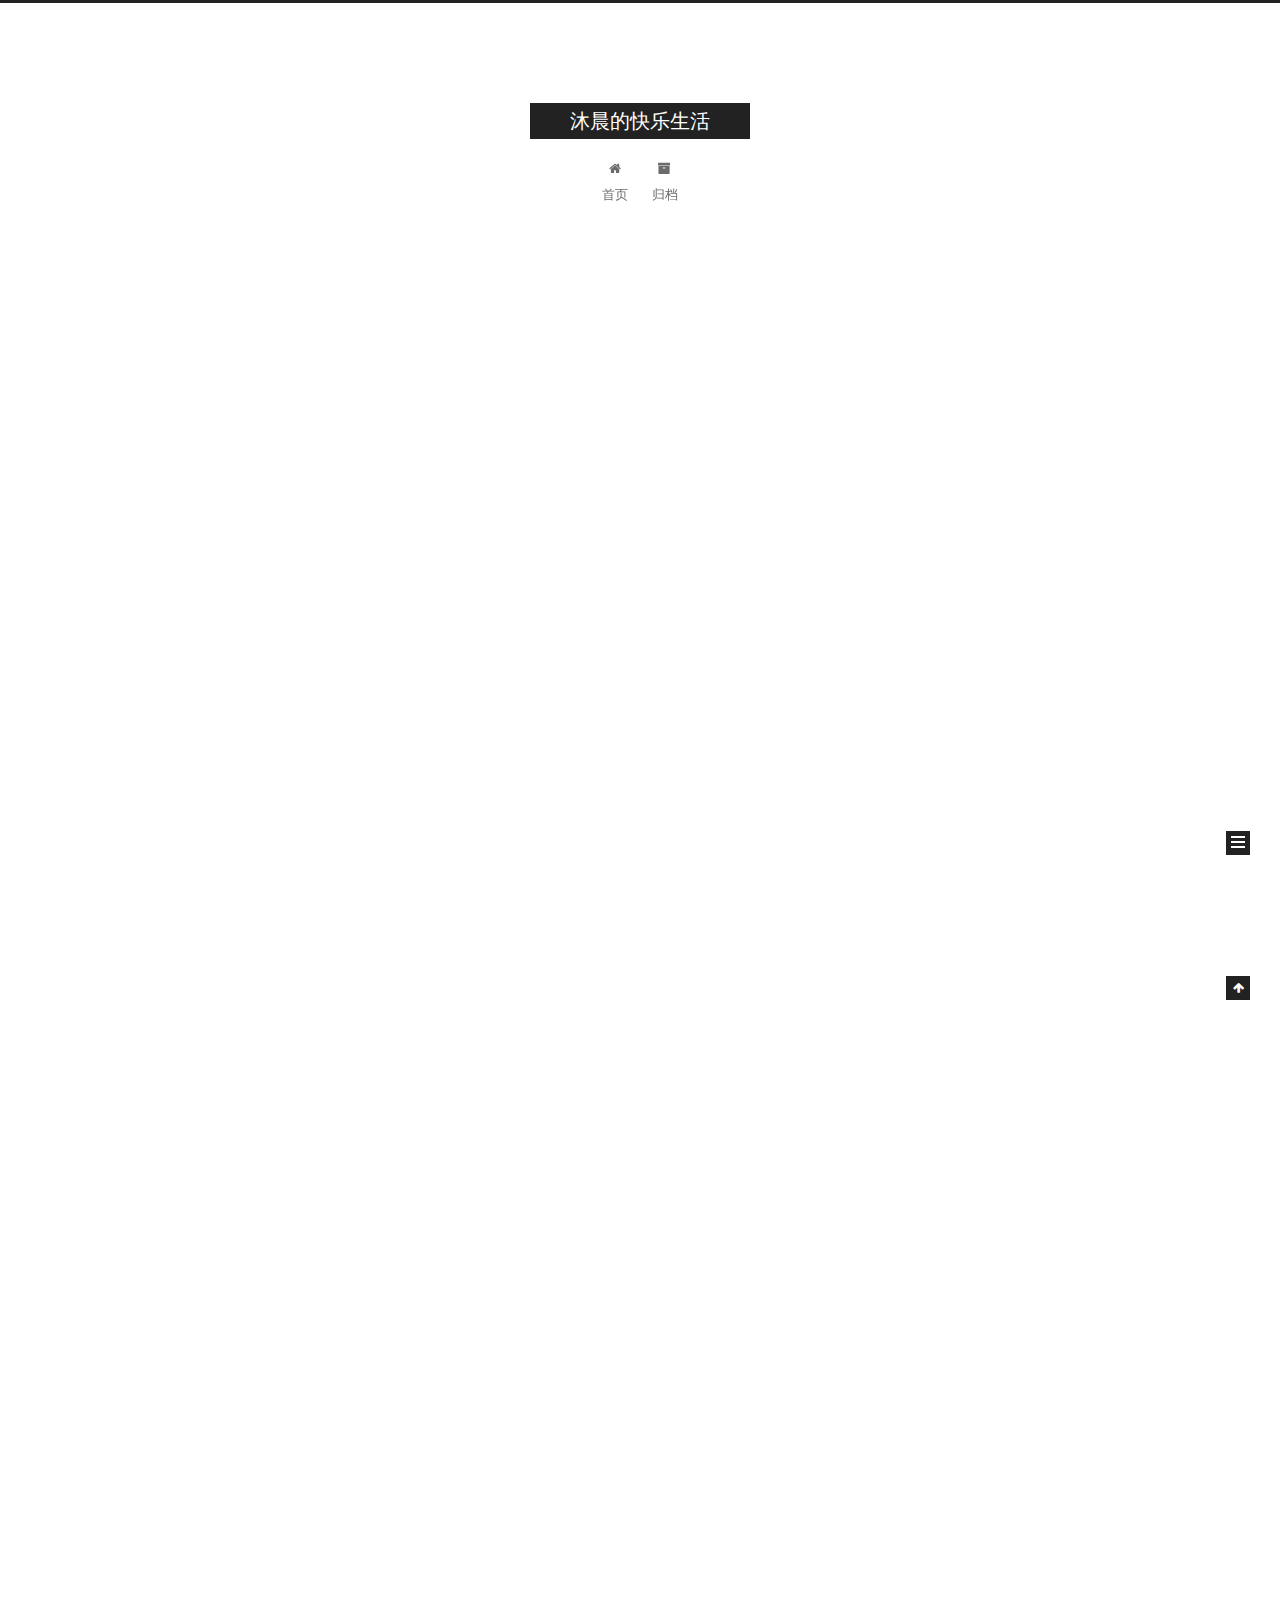
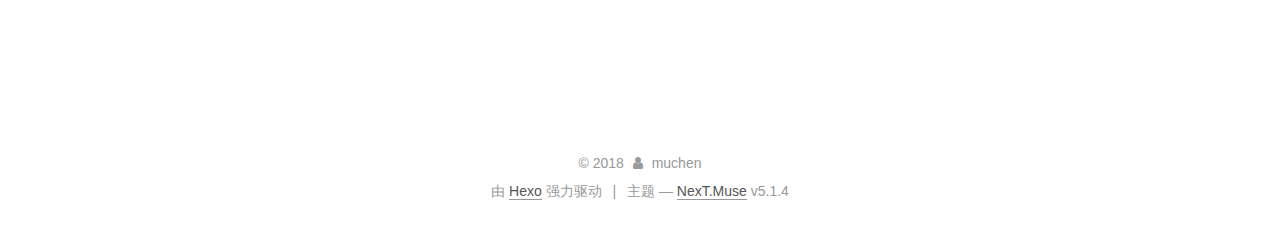
==== commit bd81a721: "Site updated: 2018-07-03 10:48:04" ====
--- a/index.html
+++ b/index.html
@@ -229,6 +229,127 @@
   
   
   <div class="post-block">
+    <link itemprop="mainEntityOfPage" href="http://yoursite.com/2018/07/03/firstday/">
+
+    <span hidden itemprop="author" itemscope itemtype="http://schema.org/Person">
+      <meta itemprop="name" content="muchen">
+      <meta itemprop="description" content="">
+      <meta itemprop="image" content="/images/avatar.gif">
+    </span>
+
+    <span hidden itemprop="publisher" itemscope itemtype="http://schema.org/Organization">
+      <meta itemprop="name" content="沐晨的快乐生活">
+    </span>
+
+    
+      <header class="post-header">
+
+        
+        
+          <h1 class="post-title" itemprop="name headline">
+                
+                <a class="post-title-link" href="/2018/07/03/firstday/" itemprop="url">未命名</a></h1>
+        
+
+        <div class="post-meta">
+          <span class="post-time">
+            
+              <span class="post-meta-item-icon">
+                <i class="fa fa-calendar-o"></i>
+              </span>
+              
+                <span class="post-meta-item-text">发表于</span>
+              
+              <time title="创建于" itemprop="dateCreated datePublished" datetime="2018-07-03T10:42:20+08:00">
+                2018-07-03
+              </time>
+            
+
+            
+
+            
+          </span>
+
+          
+
+          
+            
+          
+
+          
+          
+
+          
+
+          
+
+          
+
+        </div>
+      </header>
+    
+
+    
+    
+    
+    <div class="post-body" itemprop="articleBody">
+
+      
+      
+
+      
+        
+          
+            <hr>
+<h2 id="title-入住第一天"><a href="#title-入住第一天" class="headerlink" title="title:入住第一天"></a>title:入住第一天</h2><h1 id="欢迎来到我的世界"><a href="#欢迎来到我的世界" class="headerlink" title="欢迎来到我的世界"></a>欢迎来到我的世界</h1><p>下面有请麻麻致欢迎辞！！！！</p>
+
+          
+        
+      
+    </div>
+    
+    
+    
+
+    
+
+    
+
+    
+
+    <footer class="post-footer">
+      
+
+      
+
+      
+
+      
+      
+        <div class="post-eof"></div>
+      
+    </footer>
+  </div>
+  
+  
+  
+  </article>
+
+
+    
+      
+
+  
+
+  
+  
+  
+
+  <article class="post post-type-normal" itemscope itemtype="http://schema.org/Article">
+  
+  
+  
+  <div class="post-block">
     <link itemprop="mainEntityOfPage" href="http://yoursite.com/2018/07/03/hello-world/">
 
     <span hidden itemprop="author" itemscope itemtype="http://schema.org/Person">
@@ -390,7 +511,7 @@
               
                 <a href="/archives/">
               
-                  <span class="site-state-item-count">1</span>
+                  <span class="site-state-item-count">2</span>
                   <span class="site-state-item-name">日志</span>
                 </a>
               </div>
--- a/css/main.css
+++ b/css/main.css
@@ -1822,7 +1822,7 @@
   width: 4px;
   height: 4px;
   border-radius: 50%;
-  background: #65a6c8;
+  background: #2fffff;
 }
 .links-of-blogroll {
   font-size: 13px;
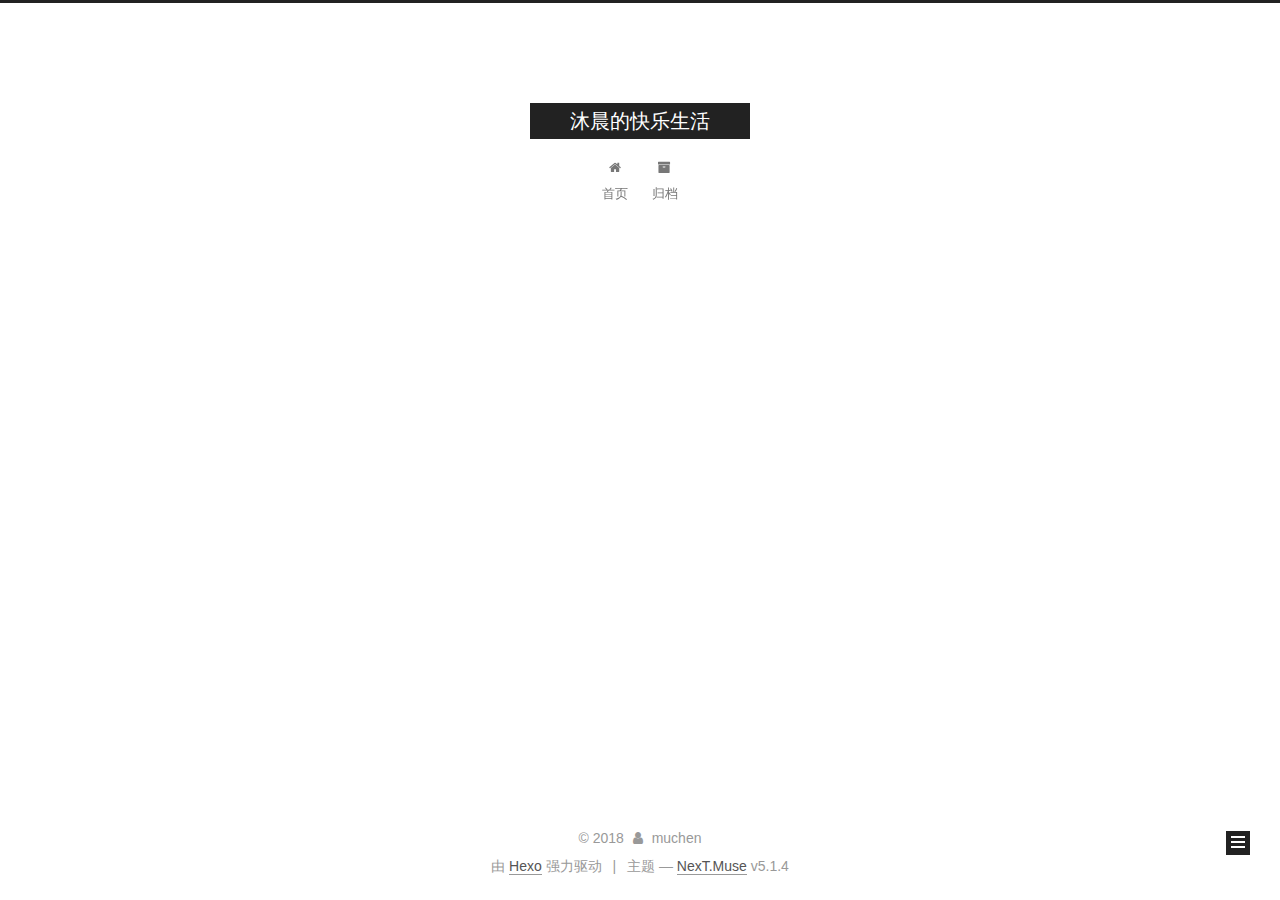
==== commit 41780f8c: "Site updated: 2018-07-03 10:50:34" ====
--- a/index.html
+++ b/index.html
@@ -337,134 +337,6 @@
 
 
     
-      
-
-  
-
-  
-  
-  
-
-  <article class="post post-type-normal" itemscope itemtype="http://schema.org/Article">
-  
-  
-  
-  <div class="post-block">
-    <link itemprop="mainEntityOfPage" href="http://yoursite.com/2018/07/03/hello-world/">
-
-    <span hidden itemprop="author" itemscope itemtype="http://schema.org/Person">
-      <meta itemprop="name" content="muchen">
-      <meta itemprop="description" content="">
-      <meta itemprop="image" content="/images/avatar.gif">
-    </span>
-
-    <span hidden itemprop="publisher" itemscope itemtype="http://schema.org/Organization">
-      <meta itemprop="name" content="沐晨的快乐生活">
-    </span>
-
-    
-      <header class="post-header">
-
-        
-        
-          <h1 class="post-title" itemprop="name headline">
-                
-                <a class="post-title-link" href="/2018/07/03/hello-world/" itemprop="url">Hello World</a></h1>
-        
-
-        <div class="post-meta">
-          <span class="post-time">
-            
-              <span class="post-meta-item-icon">
-                <i class="fa fa-calendar-o"></i>
-              </span>
-              
-                <span class="post-meta-item-text">发表于</span>
-              
-              <time title="创建于" itemprop="dateCreated datePublished" datetime="2018-07-03T10:31:57+08:00">
-                2018-07-03
-              </time>
-            
-
-            
-
-            
-          </span>
-
-          
-
-          
-            
-          
-
-          
-          
-
-          
-
-          
-
-          
-
-        </div>
-      </header>
-    
-
-    
-    
-    
-    <div class="post-body" itemprop="articleBody">
-
-      
-      
-
-      
-        
-          
-            <p>Welcome to <a href="https://hexo.io/" target="_blank" rel="noopener">Hexo</a>! This is your very first post. Check <a href="https://hexo.io/docs/" target="_blank" rel="noopener">documentation</a> for more info. If you get any problems when using Hexo, you can find the answer in <a href="https://hexo.io/docs/troubleshooting.html" target="_blank" rel="noopener">troubleshooting</a> or you can ask me on <a href="https://github.com/hexojs/hexo/issues" target="_blank" rel="noopener">GitHub</a>.</p>
-<h2 id="Quick-Start"><a href="#Quick-Start" class="headerlink" title="Quick Start"></a>Quick Start</h2><h3 id="Create-a-new-post"><a href="#Create-a-new-post" class="headerlink" title="Create a new post"></a>Create a new post</h3><figure class="highlight bash"><table><tr><td class="gutter"><pre><span class="line">1</span><br></pre></td><td class="code"><pre><span class="line">$ hexo new <span class="string">"My New Post"</span></span><br></pre></td></tr></table></figure>
-<p>More info: <a href="https://hexo.io/docs/writing.html" target="_blank" rel="noopener">Writing</a></p>
-<h3 id="Run-server"><a href="#Run-server" class="headerlink" title="Run server"></a>Run server</h3><figure class="highlight bash"><table><tr><td class="gutter"><pre><span class="line">1</span><br></pre></td><td class="code"><pre><span class="line">$ hexo server</span><br></pre></td></tr></table></figure>
-<p>More info: <a href="https://hexo.io/docs/server.html" target="_blank" rel="noopener">Server</a></p>
-<h3 id="Generate-static-files"><a href="#Generate-static-files" class="headerlink" title="Generate static files"></a>Generate static files</h3><figure class="highlight bash"><table><tr><td class="gutter"><pre><span class="line">1</span><br></pre></td><td class="code"><pre><span class="line">$ hexo generate</span><br></pre></td></tr></table></figure>
-<p>More info: <a href="https://hexo.io/docs/generating.html" target="_blank" rel="noopener">Generating</a></p>
-<h3 id="Deploy-to-remote-sites"><a href="#Deploy-to-remote-sites" class="headerlink" title="Deploy to remote sites"></a>Deploy to remote sites</h3><figure class="highlight bash"><table><tr><td class="gutter"><pre><span class="line">1</span><br></pre></td><td class="code"><pre><span class="line">$ hexo deploy</span><br></pre></td></tr></table></figure>
-<p>More info: <a href="https://hexo.io/docs/deployment.html" target="_blank" rel="noopener">Deployment</a></p>
-
-          
-        
-      
-    </div>
-    
-    
-    
-
-    
-
-    
-
-    
-
-    <footer class="post-footer">
-      
-
-      
-
-      
-
-      
-      
-        <div class="post-eof"></div>
-      
-    </footer>
-  </div>
-  
-  
-  
-  </article>
-
-
-    
   </section>
 
   
@@ -511,7 +383,7 @@
               
                 <a href="/archives/">
               
-                  <span class="site-state-item-count">2</span>
+                  <span class="site-state-item-count">1</span>
                   <span class="site-state-item-name">日志</span>
                 </a>
               </div>
--- a/css/main.css
+++ b/css/main.css
@@ -1822,7 +1822,7 @@
   width: 4px;
   height: 4px;
   border-radius: 50%;
-  background: #2fffff;
+  background: #b4fc73;
 }
 .links-of-blogroll {
   font-size: 13px;
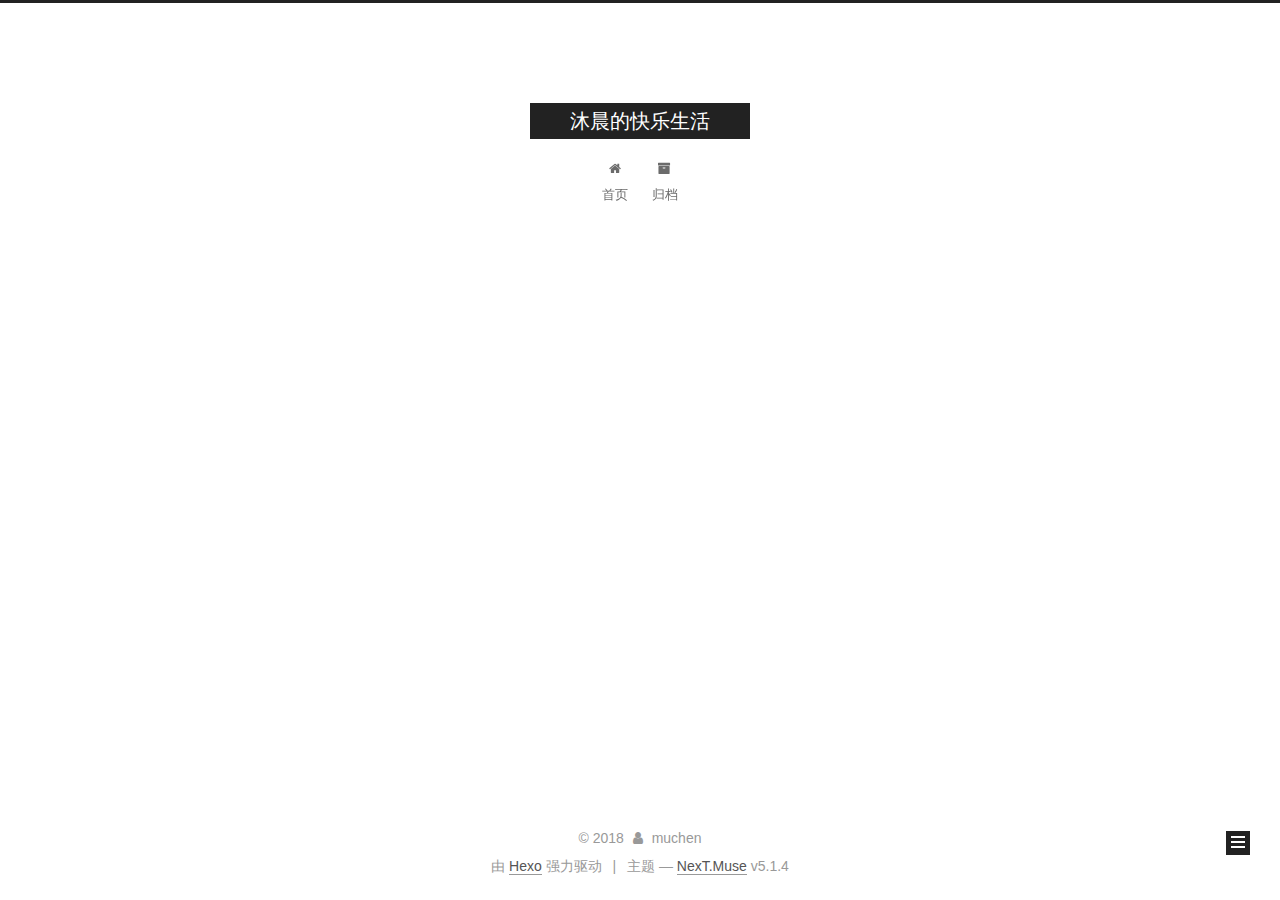
==== commit 09af125c: "Site updated: 2018-07-03 11:01:29" ====
--- a/index.html
+++ b/index.html
@@ -229,7 +229,7 @@
   
   
   <div class="post-block">
-    <link itemprop="mainEntityOfPage" href="http://yoursite.com/2018/07/03/firstday/">
+    <link itemprop="mainEntityOfPage" href="http://yoursite.com/2018/07/03/入住/">
 
     <span hidden itemprop="author" itemscope itemtype="http://schema.org/Person">
       <meta itemprop="name" content="muchen">
@@ -248,7 +248,7 @@
         
           <h1 class="post-title" itemprop="name headline">
                 
-                <a class="post-title-link" href="/2018/07/03/firstday/" itemprop="url">未命名</a></h1>
+                <a class="post-title-link" href="/2018/07/03/入住/" itemprop="url">入住</a></h1>
         
 
         <div class="post-meta">
@@ -260,7 +260,7 @@
               
                 <span class="post-meta-item-text">发表于</span>
               
-              <time title="创建于" itemprop="dateCreated datePublished" datetime="2018-07-03T10:42:20+08:00">
+              <time title="创建于" itemprop="dateCreated datePublished" datetime="2018-07-03T11:00:28+08:00">
                 2018-07-03
               </time>
             
@@ -300,8 +300,7 @@
       
         
           
-            <hr>
-<h2 id="title-入住第一天"><a href="#title-入住第一天" class="headerlink" title="title:入住第一天"></a>title:入住第一天</h2><h1 id="欢迎来到我的世界"><a href="#欢迎来到我的世界" class="headerlink" title="欢迎来到我的世界"></a>欢迎来到我的世界</h1><p>下面有请麻麻致欢迎辞！！！！</p>
+            <h1 id="欢迎来到我的世界"><a href="#欢迎来到我的世界" class="headerlink" title="欢迎来到我的世界"></a>欢迎来到我的世界</h1><p>下面有请麻麻致欢迎辞！！！！</p>
 
           
         
--- a/css/main.css
+++ b/css/main.css
@@ -1822,7 +1822,7 @@
   width: 4px;
   height: 4px;
   border-radius: 50%;
-  background: #b4fc73;
+  background: #fffff1;
 }
 .links-of-blogroll {
   font-size: 13px;
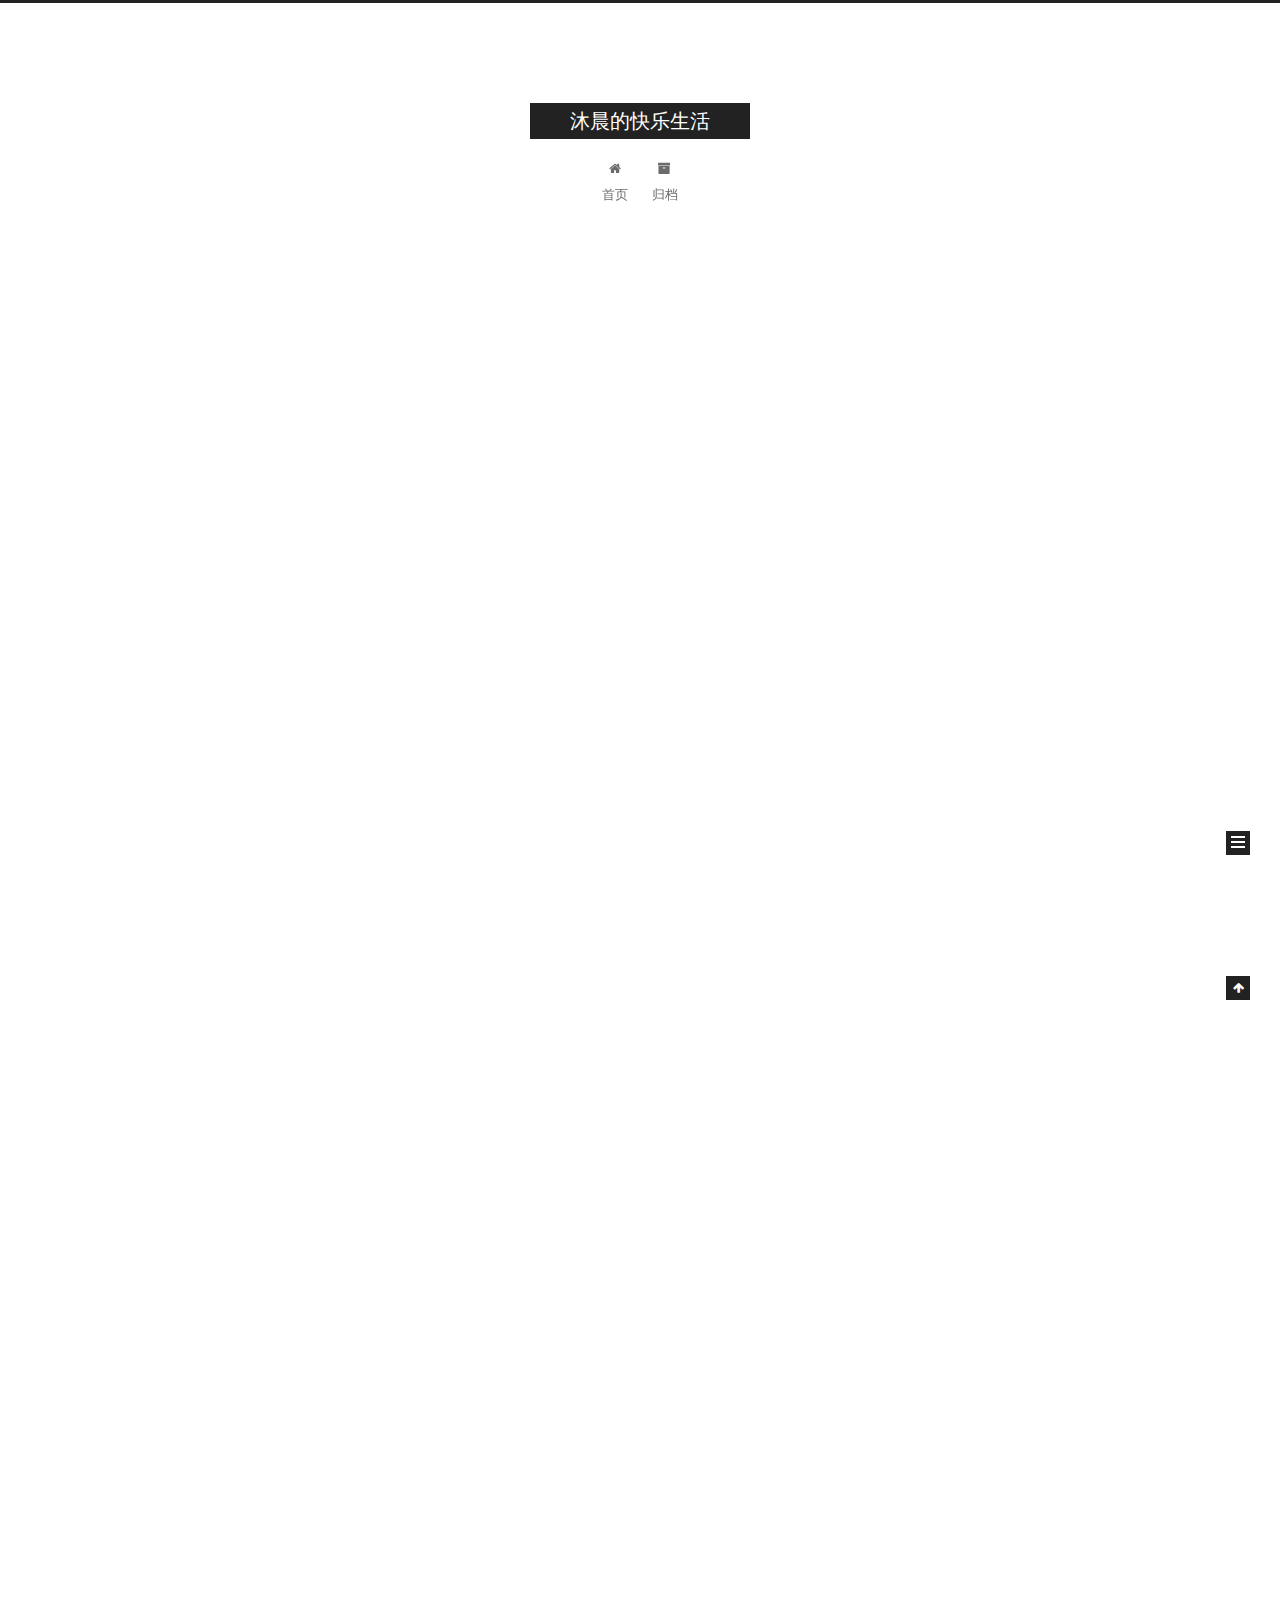
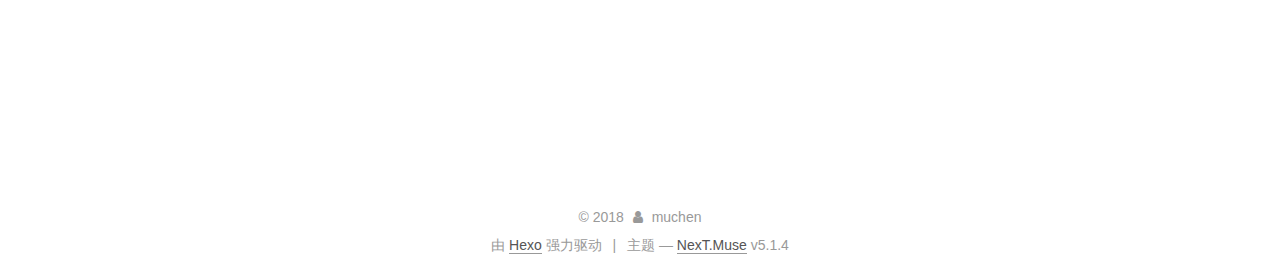
==== commit 4333451e: "Site updated: 2018-07-03 11:16:30" ====
--- a/index.html
+++ b/index.html
@@ -229,6 +229,126 @@
   
   
   <div class="post-block">
+    <link itemprop="mainEntityOfPage" href="http://yoursite.com/2018/07/03/我的日常靓照/">
+
+    <span hidden itemprop="author" itemscope itemtype="http://schema.org/Person">
+      <meta itemprop="name" content="muchen">
+      <meta itemprop="description" content="">
+      <meta itemprop="image" content="/images/avatar.gif">
+    </span>
+
+    <span hidden itemprop="publisher" itemscope itemtype="http://schema.org/Organization">
+      <meta itemprop="name" content="沐晨的快乐生活">
+    </span>
+
+    
+      <header class="post-header">
+
+        
+        
+          <h1 class="post-title" itemprop="name headline">
+                
+                <a class="post-title-link" href="/2018/07/03/我的日常靓照/" itemprop="url">我的日常靓照</a></h1>
+        
+
+        <div class="post-meta">
+          <span class="post-time">
+            
+              <span class="post-meta-item-icon">
+                <i class="fa fa-calendar-o"></i>
+              </span>
+              
+                <span class="post-meta-item-text">发表于</span>
+              
+              <time title="创建于" itemprop="dateCreated datePublished" datetime="2018-07-03T11:09:11+08:00">
+                2018-07-03
+              </time>
+            
+
+            
+
+            
+          </span>
+
+          
+
+          
+            
+          
+
+          
+          
+
+          
+
+          
+
+          
+
+        </div>
+      </header>
+    
+
+    
+    
+    
+    <div class="post-body" itemprop="articleBody">
+
+      
+      
+
+      
+        
+          
+            <p><img src="/image/QQ图片20180703111209.jpg" alt="“你瞅啥”"></p>
+
+          
+        
+      
+    </div>
+    
+    
+    
+
+    
+
+    
+
+    
+
+    <footer class="post-footer">
+      
+
+      
+
+      
+
+      
+      
+        <div class="post-eof"></div>
+      
+    </footer>
+  </div>
+  
+  
+  
+  </article>
+
+
+    
+      
+
+  
+
+  
+  
+  
+
+  <article class="post post-type-normal" itemscope itemtype="http://schema.org/Article">
+  
+  
+  
+  <div class="post-block">
     <link itemprop="mainEntityOfPage" href="http://yoursite.com/2018/07/03/入住/">
 
     <span hidden itemprop="author" itemscope itemtype="http://schema.org/Person">
@@ -382,7 +502,7 @@
               
                 <a href="/archives/">
               
-                  <span class="site-state-item-count">1</span>
+                  <span class="site-state-item-count">2</span>
                   <span class="site-state-item-name">日志</span>
                 </a>
               </div>
--- a/css/main.css
+++ b/css/main.css
@@ -1822,7 +1822,7 @@
   width: 4px;
   height: 4px;
   border-radius: 50%;
-  background: #fffff1;
+  background: #ff5209;
 }
 .links-of-blogroll {
   font-size: 13px;
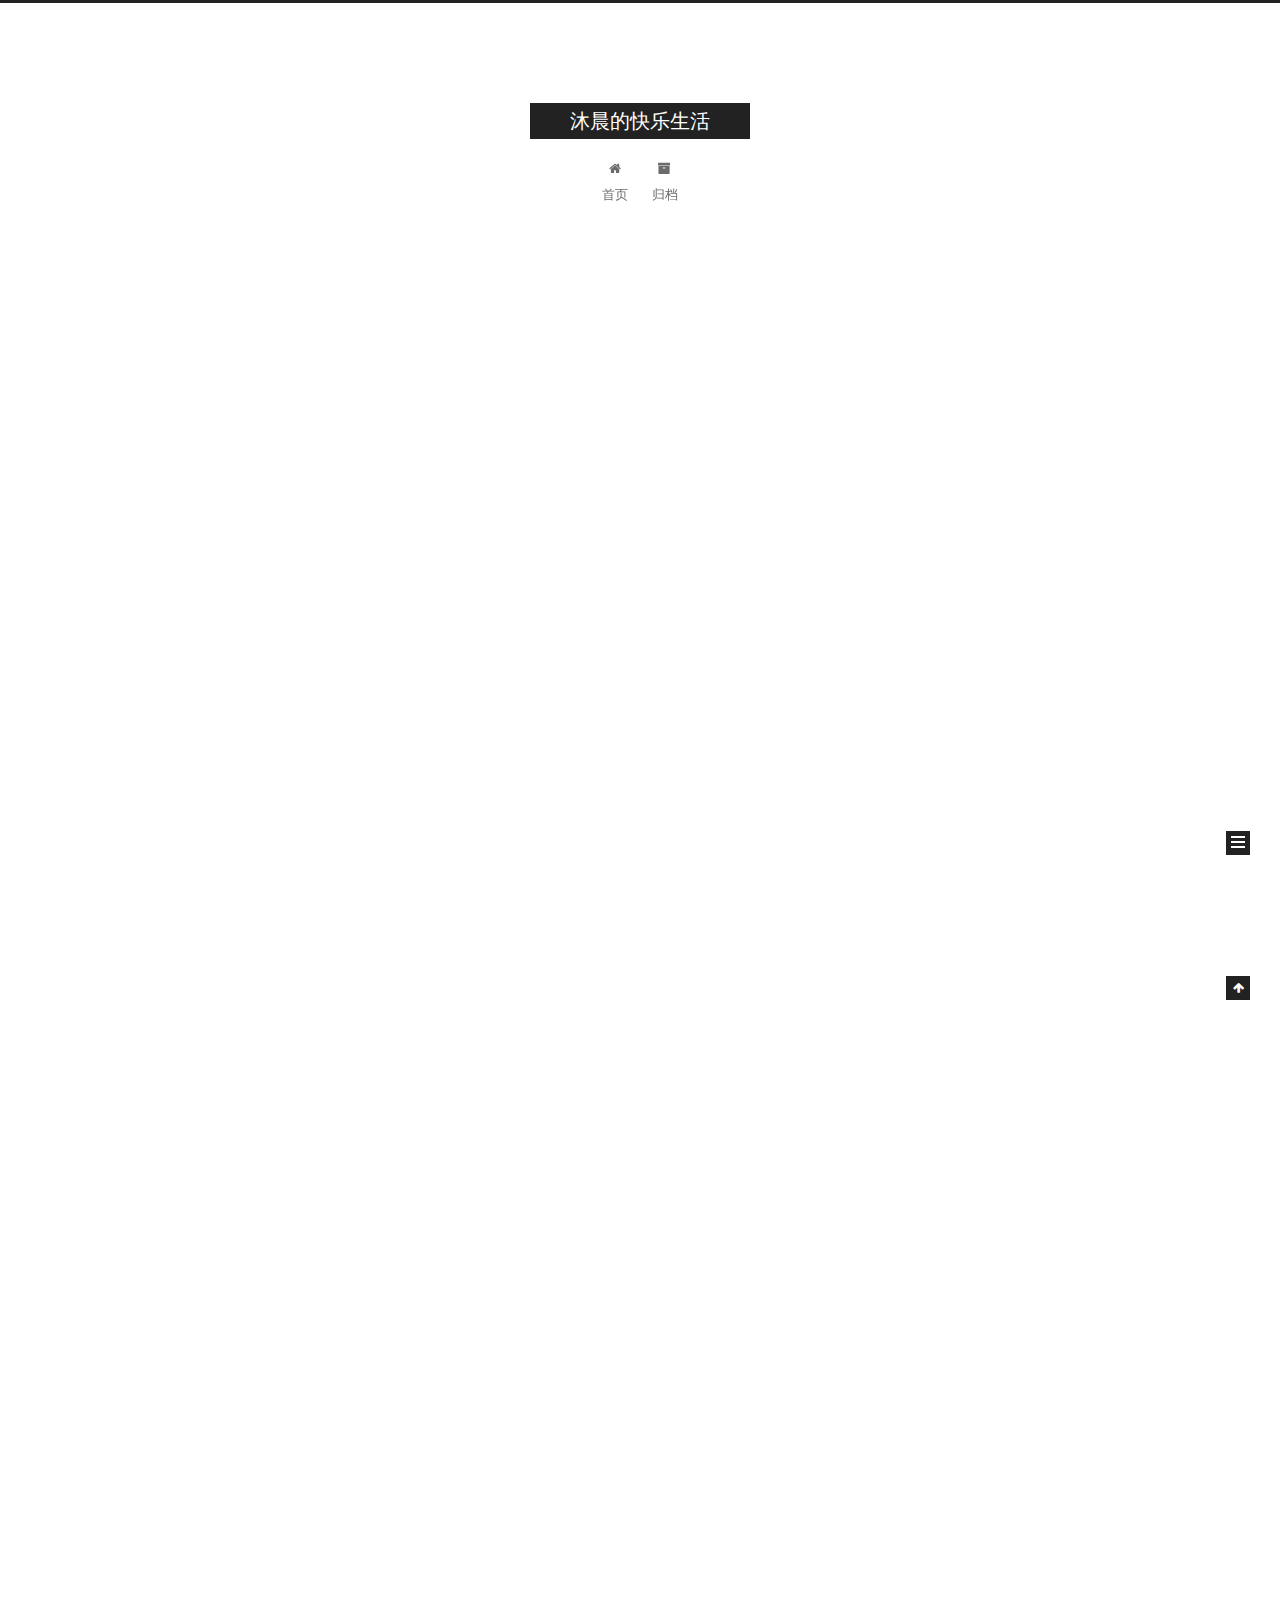
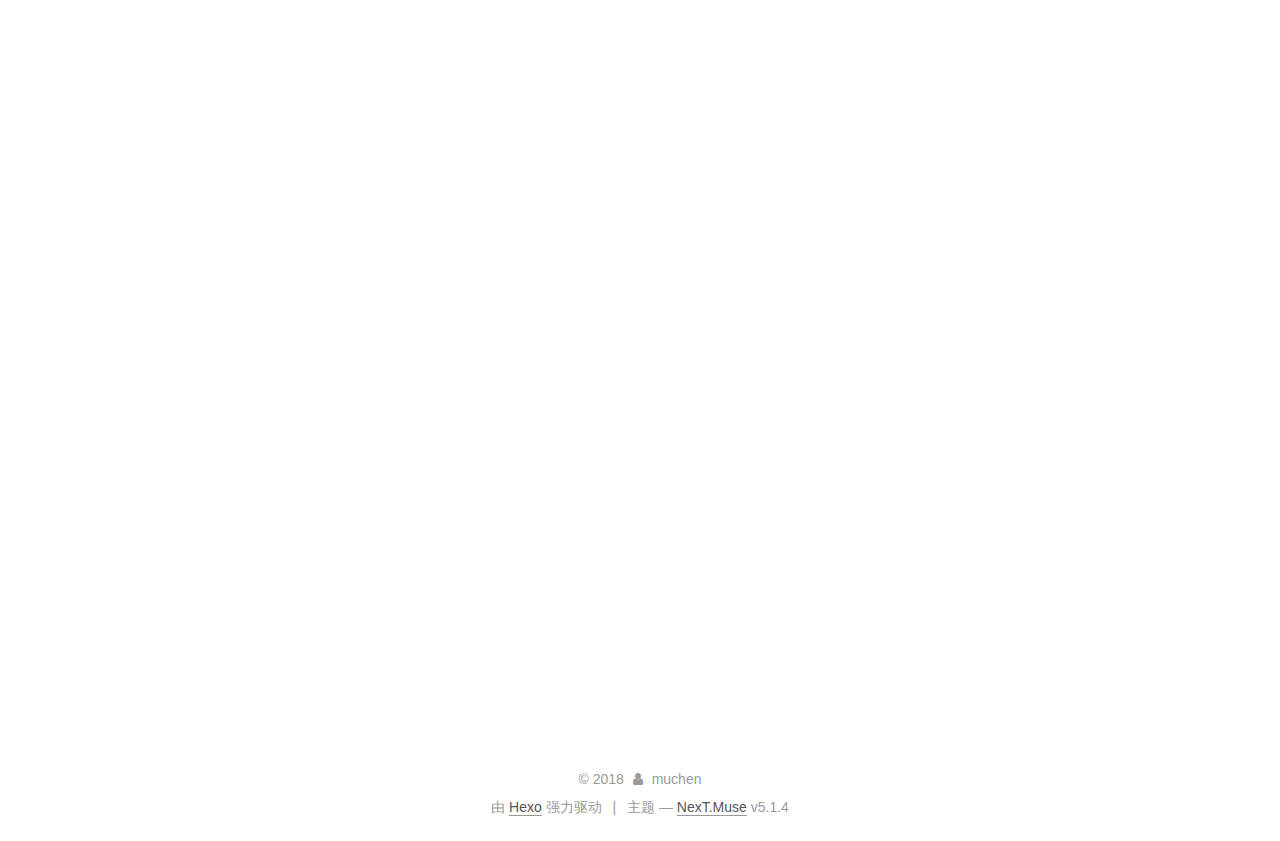
==== commit 19daf2fd: "Site updated: 2018-07-23 10:46:05" ====
--- a/index.html
+++ b/index.html
@@ -229,6 +229,140 @@
   
   
   <div class="post-block">
+    <link itemprop="mainEntityOfPage" href="http://yoursite.com/2018/07/23/沐晨语录/">
+
+    <span hidden itemprop="author" itemscope itemtype="http://schema.org/Person">
+      <meta itemprop="name" content="muchen">
+      <meta itemprop="description" content="">
+      <meta itemprop="image" content="/images/avatar.gif">
+    </span>
+
+    <span hidden itemprop="publisher" itemscope itemtype="http://schema.org/Organization">
+      <meta itemprop="name" content="沐晨的快乐生活">
+    </span>
+
+    
+      <header class="post-header">
+
+        
+        
+          <h1 class="post-title" itemprop="name headline">
+                
+                <a class="post-title-link" href="/2018/07/23/沐晨语录/" itemprop="url">沐晨语录</a></h1>
+        
+
+        <div class="post-meta">
+          <span class="post-time">
+            
+              <span class="post-meta-item-icon">
+                <i class="fa fa-calendar-o"></i>
+              </span>
+              
+                <span class="post-meta-item-text">发表于</span>
+              
+              <time title="创建于" itemprop="dateCreated datePublished" datetime="2018-07-23T10:37:24+08:00">
+                2018-07-23
+              </time>
+            
+
+            
+
+            
+          </span>
+
+          
+
+          
+            
+          
+
+          
+          
+
+          
+
+          
+
+          
+
+        </div>
+      </header>
+    
+
+    
+    
+    
+    <div class="post-body" itemprop="articleBody">
+
+      
+      
+
+      
+        
+          
+            <ul>
+<li><p>语录1：</p>
+<pre><code>快看，快看，天上像饺子一样的月亮。
+</code></pre></li>
+</ul>
+<ul>
+<li><p>语录2：</p>
+<pre><code>问：眼睛是用来看什么的呀？
+答：眼睛是用来睡觉闭上的。
+问：鼻子是用来看啥的呀？
+答：鼻子是用来流鼻涕的。
+问：嘴巴是用来干什么的呀？
+答：嘴巴是用来吃东西的。
+</code></pre></li>
+</ul>
+
+          
+        
+      
+    </div>
+    
+    
+    
+
+    
+
+    
+
+    
+
+    <footer class="post-footer">
+      
+
+      
+
+      
+
+      
+      
+        <div class="post-eof"></div>
+      
+    </footer>
+  </div>
+  
+  
+  
+  </article>
+
+
+    
+      
+
+  
+
+  
+  
+  
+
+  <article class="post post-type-normal" itemscope itemtype="http://schema.org/Article">
+  
+  
+  
+  <div class="post-block">
     <link itemprop="mainEntityOfPage" href="http://yoursite.com/2018/07/03/我的日常靓照/">
 
     <span hidden itemprop="author" itemscope itemtype="http://schema.org/Person">
@@ -502,7 +636,7 @@
               
                 <a href="/archives/">
               
-                  <span class="site-state-item-count">2</span>
+                  <span class="site-state-item-count">3</span>
                   <span class="site-state-item-name">日志</span>
                 </a>
               </div>
